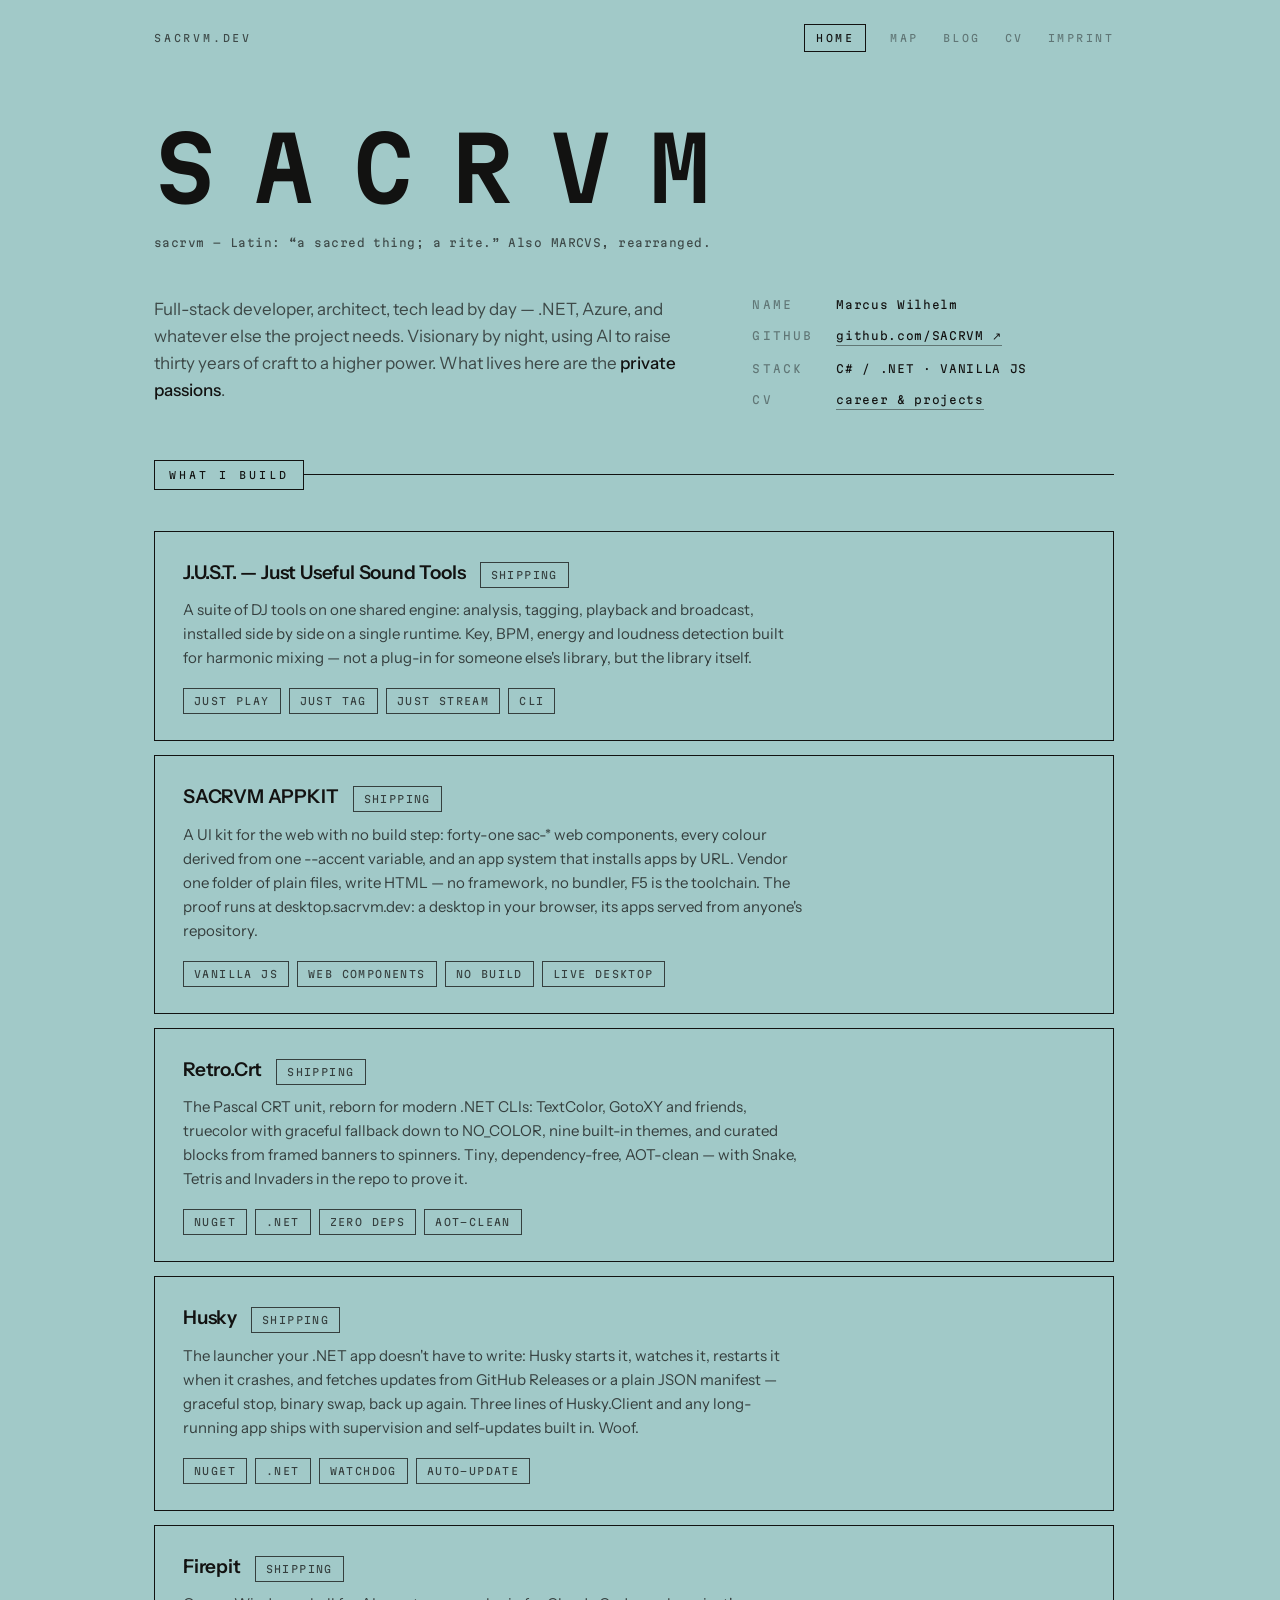
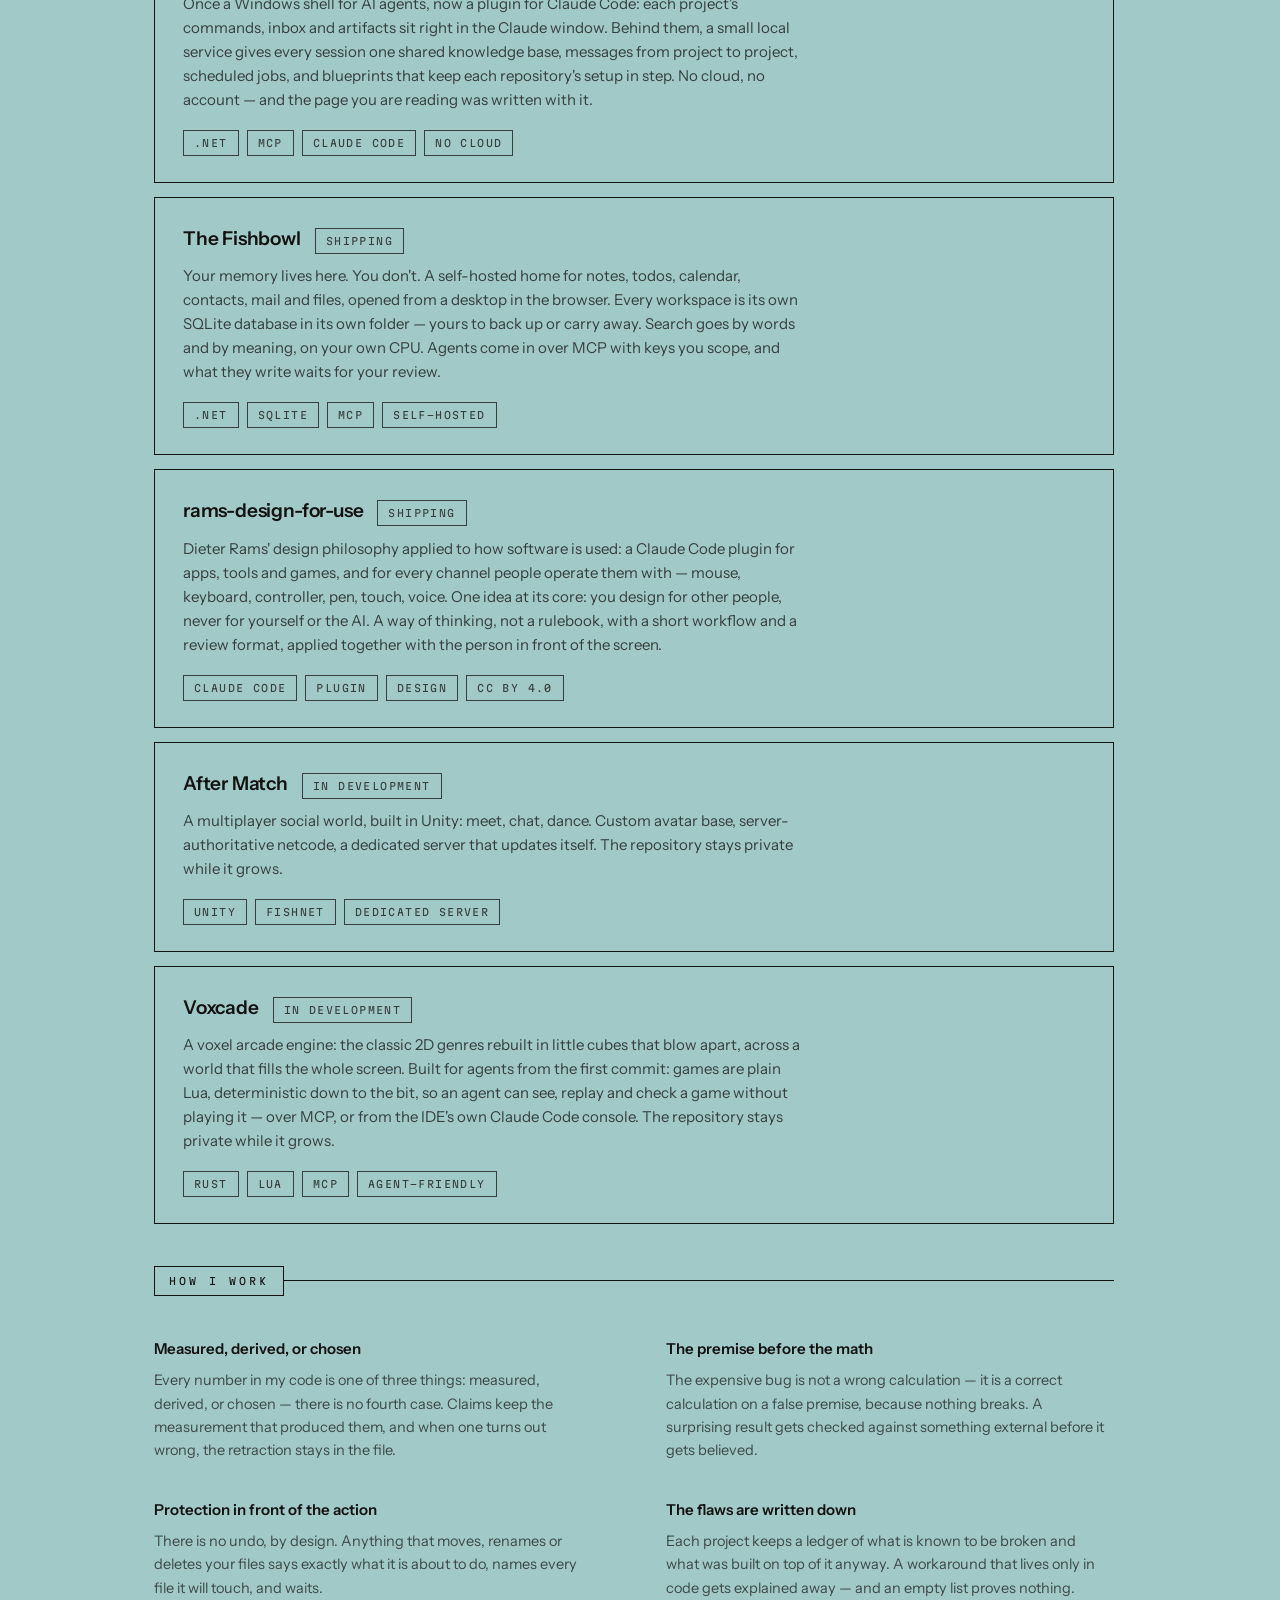
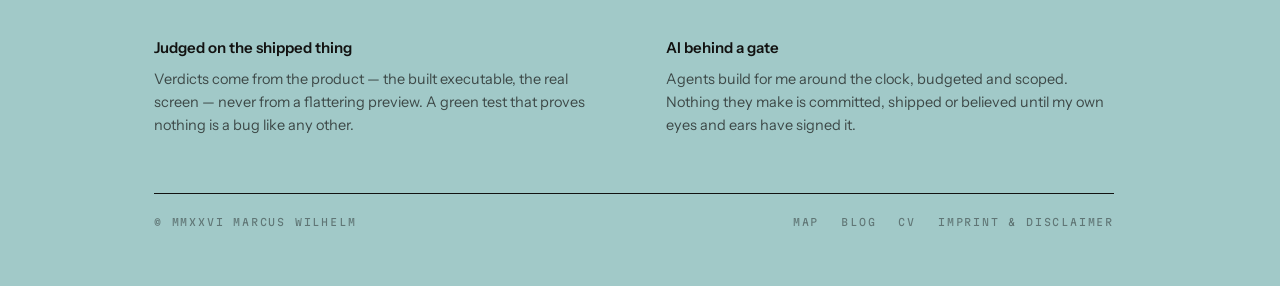
==== index.html @ b0299907 "Home, map, llms.txt: rams-design-for-use The new public Claude Code plugin: a shipping card after Th" ====
<!doctype html>
<html lang="en">
<head>
<meta charset="utf-8">
<meta name="viewport" content="width=device-width, initial-scale=1">
<title>SACRVM — Marcus Wilhelm</title>
<meta name="description" content="Marcus Wilhelm — full-stack developer for thirty years. Tools, games, bots; measured, not guessed.">
<link rel="canonical" href="https://sacrvm.dev/">
<meta property="og:site_name" content="SACRVM">
<meta property="og:title" content="SACRVM — Marcus Wilhelm">
<meta property="og:description" content="Software by Marcus Wilhelm. Measured, not guessed.">
<meta property="og:type" content="website">
<meta property="og:url" content="https://sacrvm.dev/">
<meta property="og:image" content="https://sacrvm.dev/assets/og.png">
<meta property="og:image:width" content="1200">
<meta property="og:image:height" content="630">
<meta name="twitter:card" content="summary_large_image">
<link rel="alternate" type="application/atom+xml" title="SACRVM — Blog" href="/blog/feed.xml">
<script type="application/ld+json">
{
  "@context": "https://schema.org",
  "@graph": [
    {
      "@type": "WebSite",
      "@id": "https://sacrvm.dev/#website",
      "url": "https://sacrvm.dev/",
      "name": "SACRVM",
      "author": { "@id": "https://sacrvm.dev/#person" }
    },
    {
      "@type": "Person",
      "@id": "https://sacrvm.dev/#person",
      "name": "Marcus Wilhelm",
      "alternateName": "SACRVM",
      "url": "https://sacrvm.dev/",
      "jobTitle": "Technical Lead Developer",
      "knowsAbout": ["C#", ".NET", "JavaScript", "Software Architecture", "Azure", "Avalonia", "Unity", "ASP.NET Core", "Model Context Protocol"],
      "sameAs": ["https://github.com/SACRVM"]
    },
    {
      "@type": "ItemList",
      "name": "Projects",
      "itemListElement": [
        {
          "@type": "ListItem",
          "position": 1,
          "item": {
            "@type": "SoftwareApplication",
            "name": "J.U.S.T. — Just Useful Sound Tools",
            "url": "https://just.sacrvm.dev/",
            "description": "A suite of DJ tools on one shared engine: analysis, tagging, playback and broadcast. Key, BPM, energy and loudness detection built for harmonic mixing.",
            "applicationCategory": "MultimediaApplication",
            "operatingSystem": "Windows",
            "author": { "@id": "https://sacrvm.dev/#person" }
          }
        },
        {
          "@type": "ListItem",
          "position": 2,
          "item": {
            "@type": "SoftwareSourceCode",
            "name": "SACRVM APPKIT",
            "url": "https://github.com/SACRVM/sacrvm-appkit",
            "codeRepository": "https://github.com/SACRVM/sacrvm-appkit",
            "description": "A zero-dependency HTML UI kit: forty-one sac-* web components, one-variable theming, install-by-URL apps. No build step; live desktop at desktop.sacrvm.dev.",
            "programmingLanguage": "JavaScript",
            "author": { "@id": "https://sacrvm.dev/#person" }
          }
        },
        {
          "@type": "ListItem",
          "position": 3,
          "item": {
            "@type": "SoftwareSourceCode",
            "name": "Retro.Crt",
            "url": "https://github.com/SACRVM/retro-crt",
            "codeRepository": "https://github.com/SACRVM/retro-crt",
            "description": "The Pascal CRT unit reborn for modern .NET CLIs: truecolor with graceful fallback, nine themes, curated output blocks. Zero dependencies, AOT-clean. On NuGet as Retro.Crt.",
            "programmingLanguage": "C#",
            "author": { "@id": "https://sacrvm.dev/#person" }
          }
        },
        {
          "@type": "ListItem",
          "position": 4,
          "item": {
            "@type": "SoftwareSourceCode",
            "name": "Husky",
            "url": "https://github.com/SACRVM/husky",
            "codeRepository": "https://github.com/SACRVM/husky",
            "description": "A configuration-driven launcher for .NET apps: starts them, supervises them, installs their updates from GitHub Releases or an HTTPS manifest. Client library on NuGet as Husky.Client.",
            "programmingLanguage": "C#",
            "author": { "@id": "https://sacrvm.dev/#person" }
          }
        },
        {
          "@type": "ListItem",
          "position": 5,
          "item": {
            "@type": "SoftwareSourceCode",
            "name": "Firepit",
            "url": "https://github.com/SACRVM/firepit-ai",
            "codeRepository": "https://github.com/SACRVM/firepit-ai",
            "description": "A plugin for Claude Code, for people who keep many projects on one machine: each project's commands, inbox and artifacts in the Claude window, backed by a local service with a shared knowledge base, cross-project messages, scheduled jobs and blueprints. Until v0.30.0 a native Windows shell.",
            "programmingLanguage": "C#",
            "author": { "@id": "https://sacrvm.dev/#person" }
          }
        },
        {
          "@type": "ListItem",
          "position": 6,
          "item": {
            "@type": "SoftwareApplication",
            "name": "The Fishbowl",
            "url": "https://github.com/SACRVM/the-fishbowl",
            "description": "Self-hosted personal memory and assistant: notes, todos, calendar, contacts, mail and files on a desktop in the browser. Every workspace, personal or shared, is its own SQLite database in its own folder. Search by words and by meaning with a local multilingual model; agents connect over MCP with scoped keys, and what they write waits for review.",
            "applicationCategory": "ProductivityApplication",
            "operatingSystem": "Windows, Linux, macOS",
            "license": "https://www.gnu.org/licenses/agpl-3.0.html",
            "author": { "@id": "https://sacrvm.dev/#person" }
          }
        },
        {
          "@type": "ListItem",
          "position": 7,
          "item": {
            "@type": "SoftwareSourceCode",
            "name": "rams-design-for-use",
            "url": "https://github.com/SACRVM/rams-design-for-use",
            "codeRepository": "https://github.com/SACRVM/rams-design-for-use",
            "description": "Dieter Rams' design philosophy applied to how software is used: a Claude Code plugin. You design for other people, never for yourself or the AI.",
            "license": "https://creativecommons.org/licenses/by/4.0/",
            "author": { "@id": "https://sacrvm.dev/#person" }
          }
        },
        {
          "@type": "ListItem",
          "position": 8,
          "item": {
            "@type": "VideoGame",
            "name": "After Match",
            "description": "A multiplayer social world built in Unity: custom avatar base, server-authoritative netcode, self-updating dedicated server. In development; repository currently private.",
            "author": { "@id": "https://sacrvm.dev/#person" }
          }
        },
        {
          "@type": "ListItem",
          "position": 9,
          "item": {
            "@type": "SoftwareApplication",
            "name": "Voxcade",
            "description": "A voxel arcade engine in Rust: classic 2D genres rebuilt in destructible voxels across a full-screen world. Built for AI agents: games are Lua in a deterministic sandbox, so an agent can see, replay and check a game without playing it, through an MCP server or the IDE's built-in Claude Code console. In development; repository currently private.",
            "applicationCategory": "GameApplication",
            "operatingSystem": "Linux, Windows, macOS",
            "author": { "@id": "https://sacrvm.dev/#person" }
          }
        }
      ]
    }
  ]
}
</script>
<link rel="icon" href="favicon.svg" type="image/svg+xml">
<link rel="icon" href="favicon.ico" sizes="32x32">
<link rel="apple-touch-icon" href="apple-touch-icon.png">
<link rel="stylesheet" href="assets/site.css">
<script src="assets/site.js" defer></script>
<style>
/* ============================================================================
   The front page. Shared base lives in assets/site.css; this block is only
   what no other page needs: the wordmark and its anagram machinery, the
   intro, the project cards, the principles.
   ========================================================================== */

/* -- Wordmark --------------------------------------------------------------- */

.hero{padding:48px 0 0}

.wm{
  display:flex;gap:.42em;
  font-family:var(--mono);font-weight:600;
  font-size:clamp(34px,8.5vw,88px);
  line-height:1;
  user-select:none;
}
.wm span{
  display:inline-block;width:1ch;text-align:center;
  transition:opacity .11s ease;
}
.wm span.dip{opacity:.15}

/* The dictionary line: what the name means, and what it hides. */
.define{
  margin-top:22px;
  font-family:var(--mono);font-size:11px;letter-spacing:.04em;
  color:var(--ink-70);
}

/* -- Intro ------------------------------------------------------------------- */

.intro{
  display:grid;grid-template-columns:1.5fr 1fr;gap:24px 56px;
  padding:44px 0 64px;
}

.lede{font-size:17px;color:var(--ink-70);max-width:52ch}
.lede strong{color:var(--ink);font-weight:500}

.meta{
  font-family:var(--mono);font-size:11px;letter-spacing:.06em;
  display:flex;flex-direction:column;gap:14px;
}
.meta-row{display:flex;gap:12px;align-items:baseline}
.meta-key{color:var(--ink-45);letter-spacing:.2em;flex:none;width:9ch}
.meta a{text-decoration:none;border-bottom:1px solid var(--ink-45)}
.meta a:hover{border-bottom-color:var(--ink)}

/* -- Projects --------------------------------------------------------------- */

.project{
  display:block;text-decoration:none;
  border:1px solid var(--line);
  padding:26px 28px;
  transition:background .15s ease,color .15s ease;
}
.project:hover{background:var(--ink);color:var(--paper)}
.project+.project{margin-top:14px}

.project-head{display:flex;align-items:baseline;gap:14px;flex-wrap:wrap;margin-bottom:10px}
.project-name{font-size:19px;font-weight:600;letter-spacing:-.01em}

.project p{opacity:.75;font-size:15px;max-width:62ch}

.apps{margin-top:18px;display:flex;flex-wrap:wrap;gap:8px}

/* A private project is a button, not a link: clicking opens the dialog. */
.project-private{
  width:100%;text-align:left;font:inherit;line-height:inherit;
  background:none;color:inherit;cursor:pointer;
}

/* -- The dialog: one thin box, mid-page ------------------------------------- */

dialog{
  margin:auto;   /* the global reset removed the UA centering — restore it */
  border:1px solid var(--line);background:var(--paper);color:var(--ink);
  padding:30px 34px;max-width:400px;
}
dialog::backdrop{background:rgba(18,18,17,.45)}
dialog p{font-size:15px;color:var(--ink-70)}
dialog form{margin-top:22px}

.dialog-close{
  font-family:var(--mono);font-size:10px;letter-spacing:.2em;
  border:1px solid var(--ink);background:none;color:var(--ink);
  padding:8px 16px;cursor:pointer;
  transition:background .15s ease,color .15s ease;
}
.dialog-close:hover{background:var(--ink);color:var(--paper)}

/* -- Principles: two open columns, no boxes ---------------------------------- */

.principles{display:grid;grid-template-columns:1fr 1fr;gap:36px 64px}

.principle h3{font-size:15px;font-weight:600;margin-bottom:8px}
.principle p{color:var(--ink-70);font-size:14.5px;max-width:44ch}

/* -- Small screens ----------------------------------------------------------- */

@media (max-width:720px){
  .hero{padding-top:32px}
  .intro{grid-template-columns:1fr;padding-bottom:48px}
  .principles{grid-template-columns:1fr}
}
</style>
</head>
<body>

<div class="page">

  <site-nav page="home"><a href="./">SACRVM.DEV</a></site-nav>

  <header class="hero">
    <h1 class="wm" aria-label="SACRVM — an anagram of MARCVS"><!--
      --><span aria-hidden="true">S</span><!--
      --><span aria-hidden="true">A</span><!--
      --><span aria-hidden="true">C</span><!--
      --><span aria-hidden="true">R</span><!--
      --><span aria-hidden="true">V</span><!--
      --><span aria-hidden="true">M</span><!--
    --></h1>
    <p class="define">sacrvm — Latin: &ldquo;a sacred thing; a rite.&rdquo; Also MARCVS, rearranged.</p>
  </header>

  <div class="intro">
    <div>
      <p class="lede">
        Full-stack developer, architect, tech lead by day — .NET, Azure, and
        whatever else the project needs. Visionary by night, using AI to raise
        thirty years of craft to a higher power. What lives here are the
        <strong>private passions</strong>.
      </p>
    </div>
    <div class="meta">
      <div class="meta-row">
        <span class="meta-key">NAME</span>
        <span>Marcus Wilhelm</span>
      </div>
      <div class="meta-row">
        <span class="meta-key">GITHUB</span>
        <a href="https://github.com/SACRVM">github.com/SACRVM ↗</a>
      </div>
      <div class="meta-row">
        <span class="meta-key">STACK</span>
        <span>C# / .NET &middot; VANILLA JS</span>
      </div>
      <div class="meta-row">
        <span class="meta-key">CV</span>
        <a href="cv.html">career &amp; projects</a>
      </div>
    </div>
  </div>

  <section>
    <h2 class="tab">WHAT I BUILD</h2>

    <a class="project" href="https://just.sacrvm.dev/">
      <div class="project-head">
        <span class="project-name">J.U.S.T. — Just Useful Sound Tools</span>
        <span class="chip">SHIPPING</span>
      </div>
      <p>
        A suite of DJ tools on one shared engine: analysis, tagging, playback
        and broadcast, installed side by side on a single runtime. Key, BPM,
        energy and loudness detection built for harmonic mixing — not a
        plug-in for someone else's library, but the library itself.
      </p>
      <div class="apps">
        <span class="chip">JUST PLAY</span><span class="chip">JUST TAG</span><span class="chip">JUST STREAM</span><span class="chip">CLI</span>
      </div>
    </a>

    <a class="project" href="https://github.com/SACRVM/sacrvm-appkit">
      <div class="project-head">
        <span class="project-name">SACRVM APPKIT</span>
        <span class="chip">SHIPPING</span>
      </div>
      <p>
        A UI kit for the web with no build step: forty-one sac-* web
        components, every colour derived from one --accent variable, and an
        app system that installs apps by URL. Vendor one folder of plain
        files, write HTML &mdash; no framework, no bundler, F5 is the
        toolchain. The proof runs at desktop.sacrvm.dev: a desktop in your
        browser, its apps served from anyone's repository.
      </p>
      <div class="apps">
        <span class="chip">VANILLA JS</span><span class="chip">WEB COMPONENTS</span><span class="chip">NO BUILD</span><span class="chip">LIVE DESKTOP</span>
      </div>
    </a>

    <a class="project" href="https://github.com/SACRVM/retro-crt">
      <div class="project-head">
        <span class="project-name">Retro.Crt</span>
        <span class="chip">SHIPPING</span>
      </div>
      <p>
        The Pascal CRT unit, reborn for modern .NET CLIs: TextColor, GotoXY
        and friends, truecolor with graceful fallback down to NO_COLOR, nine
        built-in themes, and curated blocks from framed banners to spinners.
        Tiny, dependency-free, AOT-clean &mdash; with Snake, Tetris and
        Invaders in the repo to prove it.
      </p>
      <div class="apps">
        <span class="chip">NUGET</span><span class="chip">.NET</span><span class="chip">ZERO DEPS</span><span class="chip">AOT-CLEAN</span>
      </div>
    </a>

    <a class="project" href="https://github.com/SACRVM/husky">
      <div class="project-head">
        <span class="project-name">Husky</span>
        <span class="chip">SHIPPING</span>
      </div>
      <p>
        The launcher your .NET app doesn't have to write: Husky starts it,
        watches it, restarts it when it crashes, and fetches updates from
        GitHub Releases or a plain JSON manifest &mdash; graceful stop, binary
        swap, back up again. Three lines of Husky.Client and any long-running
        app ships with supervision and self-updates built in. Woof.
      </p>
      <div class="apps">
        <span class="chip">NUGET</span><span class="chip">.NET</span><span class="chip">WATCHDOG</span><span class="chip">AUTO-UPDATE</span>
      </div>
    </a>

    <a class="project" href="https://github.com/SACRVM/firepit-ai">
      <div class="project-head">
        <span class="project-name">Firepit</span>
        <span class="chip">SHIPPING</span>
      </div>
      <p>
        Once a Windows shell for AI agents, now a plugin for Claude Code:
        each project's commands, inbox and artifacts sit right in the Claude
        window. Behind them, a small local service gives every session one
        shared knowledge base, messages from project to project, scheduled
        jobs, and blueprints that keep each repository's setup in step. No
        cloud, no account &mdash; and the page you are reading was written
        with it.
      </p>
      <div class="apps">
        <span class="chip">.NET</span><span class="chip">MCP</span><span class="chip">CLAUDE CODE</span><span class="chip">NO CLOUD</span>
      </div>
    </a>

    <a class="project" href="https://github.com/SACRVM/the-fishbowl">
      <div class="project-head">
        <span class="project-name">The Fishbowl</span>
        <span class="chip">SHIPPING</span>
      </div>
      <p>
        Your memory lives here. You don't. A self-hosted home for notes,
        todos, calendar, contacts, mail and files, opened from a desktop in
        the browser. Every workspace is its own SQLite database in its own
        folder &mdash; yours to back up or carry away. Search goes by words
        and by meaning, on your own CPU. Agents come in over MCP with keys
        you scope, and what they write waits for your review.
      </p>
      <div class="apps">
        <span class="chip">.NET</span><span class="chip">SQLITE</span><span class="chip">MCP</span><span class="chip">SELF-HOSTED</span>
      </div>
    </a>

    <a class="project" href="https://github.com/SACRVM/rams-design-for-use">
      <div class="project-head">
        <span class="project-name">rams-design-for-use</span>
        <span class="chip">SHIPPING</span>
      </div>
      <p>
        Dieter Rams' design philosophy applied to how software is used: a
        Claude Code plugin for apps, tools and games, and for every channel
        people operate them with &mdash; mouse, keyboard, controller, pen,
        touch, voice. One idea at its core: you design for other people,
        never for yourself or the AI. A way of thinking, not a rulebook, with
        a short workflow and a review format, applied together with the
        person in front of the screen.
      </p>
      <div class="apps">
        <span class="chip">CLAUDE CODE</span><span class="chip">PLUGIN</span><span class="chip">DESIGN</span><span class="chip">CC BY 4.0</span>
      </div>
    </a>

    <button class="project project-private" id="aftermatch-card" type="button">
      <div class="project-head">
        <span class="project-name">After Match</span>
        <span class="chip">IN DEVELOPMENT</span>
      </div>
      <p>
        A multiplayer social world, built in Unity: meet, chat, dance. Custom
        avatar base, server-authoritative netcode, a dedicated server that
        updates itself. The repository stays private while it grows.
      </p>
      <div class="apps">
        <span class="chip">UNITY</span><span class="chip">FISHNET</span><span class="chip">DEDICATED SERVER</span>
      </div>
    </button>

    <button class="project project-private" id="voxcade-card" type="button">
      <div class="project-head">
        <span class="project-name">Voxcade</span>
        <span class="chip">IN DEVELOPMENT</span>
      </div>
      <p>
        A voxel arcade engine: the classic 2D genres rebuilt in little cubes
        that blow apart, across a world that fills the whole screen. Built
        for agents from the first commit: games are plain Lua, deterministic
        down to the bit, so an agent can see, replay and check a game
        without playing it &mdash; over MCP, or from the IDE's own Claude
        Code console. The repository stays private while it grows.
      </p>
      <div class="apps">
        <span class="chip">RUST</span><span class="chip">LUA</span><span class="chip">MCP</span><span class="chip">AGENT-FRIENDLY</span>
      </div>
    </button>

    <!-- One card per project. Cards link out only to repositories a visitor
         can open today; private work gets a card that says so when clicked.
         The SHIPPING chip is for things you can download right now. -->

  </section>

  <dialog id="private-dialog">
    <p>Private repository &mdash; more public information coming soon.</p>
    <form method="dialog"><button class="dialog-close">CLOSE</button></form>
  </dialog>

  <section>
    <h2 class="tab">HOW I WORK</h2>

    <div class="principles">

      <div class="principle">
        <h3>Measured, derived, or chosen</h3>
        <p>
          Every number in my code is one of three things: measured, derived,
          or chosen — there is no fourth case. Claims keep the measurement
          that produced them, and when one turns out wrong, the retraction
          stays in the file.
        </p>
      </div>

      <div class="principle">
        <h3>The premise before the math</h3>
        <p>
          The expensive bug is not a wrong calculation — it is a correct
          calculation on a false premise, because nothing breaks. A surprising
          result gets checked against something external before it gets
          believed.
        </p>
      </div>

      <div class="principle">
        <h3>Protection in front of the action</h3>
        <p>
          There is no undo, by design. Anything that moves, renames or deletes
          your files says exactly what it is about to do, names every file it
          will touch, and waits.
        </p>
      </div>

      <div class="principle">
        <h3>The flaws are written down</h3>
        <p>
          Each project keeps a ledger of what is known to be broken and what
          was built on top of it anyway. A workaround that lives only in code
          gets explained away — and an empty list proves nothing.
        </p>
      </div>

      <div class="principle">
        <h3>Judged on the shipped thing</h3>
        <p>
          Verdicts come from the product — the built executable, the real
          screen — never from a flattering preview. A green test that proves
          nothing is a bug like any other.
        </p>
      </div>

      <div class="principle">
        <h3>AI behind a gate</h3>
        <p>
          Agents build for me around the clock, budgeted and scoped. Nothing
          they make is committed, shipped or believed until my own eyes and
          ears have signed it.
        </p>
      </div>

    </div>
  </section>

  <site-footer page="home"><a href="imprint.html">Imprint &amp; Disclaimer</a></site-footer>

</div>

<script>
/* The anagram. SACRVM rattles, settles letter by letter into MARCVS, holds,
   the Roman V becomes U, holds — then shuffles back to the name and rests.
   Fixed 1ch cells, so nothing moves but the glyphs. */
(function(){
  'use strict';

  /* The private-project cards open the dialog; backdrop click closes it.
     Wired before the reduced-motion gate: the dialog is not motion. */
  var cards = document.querySelectorAll('.project-private');
  var dlg = document.getElementById('private-dialog');
  if (cards.length && dlg && dlg.showModal){
    Array.prototype.forEach.call(cards, function(card){
      card.addEventListener('click', function(){ dlg.showModal(); });
    });
    dlg.addEventListener('click', function(e){ if (e.target === dlg) dlg.close(); });
  }

  if (matchMedia('(prefers-reduced-motion: reduce)').matches) return;

  var cells = Array.prototype.slice.call(document.querySelectorAll('.wm span'));
  var GLYPHS = 'SACRVMUWXKTZEN';
  var TICK = 62;                 /* ms per rattle frame */

  function rnd(n){ return Math.random()*n|0; }
  function glyph(){ return GLYPHS[rnd(GLYPHS.length)]; }
  function sleep(ms){ return new Promise(function(r){ setTimeout(r, ms); }); }

  /* Browsers throttle timers in hidden tabs; don't rattle into the void. */
  function waitVisible(){
    return new Promise(function(r){
      if (!document.hidden) return r();
      document.addEventListener('visibilitychange', function h(){
        if (!document.hidden){ document.removeEventListener('visibilitychange', h); r(); }
      });
    });
  }

  /* Rattle every cell, then lock them one by one onto `word`.
     opts: lockStart (ms before the first lock), lockStep (ms between locks),
     jitter (random extra per cell), shuffle (lock in random order instead of
     left to right). */
  function scrambleTo(word, opts){
    var order = cells.map(function(_, i){ return i; });
    if (opts.shuffle){
      for (var i = order.length-1; i > 0; i--){
        var j = rnd(i+1), t = order[i]; order[i] = order[j]; order[j] = t;
      }
    }
    var lockAt = [];
    order.forEach(function(idx, rank){
      lockAt[idx] = opts.lockStart + rank*opts.lockStep + Math.random()*opts.jitter;
    });
    return new Promise(function(res){
      var t0 = performance.now();
      var iv = setInterval(function(){
        var t = performance.now() - t0, done = true;
        cells.forEach(function(c, i){
          if (t >= lockAt[i]){ c.textContent = word[i]; }
          else { c.textContent = glyph(); done = false; }
        });
        if (done){ clearInterval(iv); res(); }
      }, TICK);
    });
  }

  /* The quiet one: V dims for a blink and comes back as U. */
  function romanToU(){
    var v = cells[4];
    v.classList.add('dip');
    return sleep(110).then(function(){
      v.textContent = 'U';
      v.classList.remove('dip');
      return sleep(140);
    });
  }

  function run(){
    return sleep(2600).then(loop);           /* let the page land */
  }
  function loop(){
    return waitVisible()
      .then(function(){ return scrambleTo('MARCVS', {lockStart:650, lockStep:190, jitter:230, shuffle:false}); })
      .then(function(){ return sleep(1400); })               /* MARCVS holds */
      .then(romanToU)
      .then(function(){ return sleep(2800); })               /* MARCUS holds */
      .then(waitVisible)
      .then(function(){ return scrambleTo('SACRVM', {lockStart:450, lockStep:150, jitter:260, shuffle:true}); })
      .then(function(){ return sleep(9500); })               /* the name rests */
      .then(loop);
  }
  run();
})();
</script>

</body>
</html>
---- assets/site.css ----
/* ============================================================================
   SACRVM — shared base. Every page links this file.

   Two colours, and nothing else: celadon paper, near-black ink. Every grey is
   the ink at reduced opacity, every hover is the two colours swapping places.
   Thin 1px boxes, zero radius anywhere.

   Fonts are served from this host on purpose — no request ever leaves for a
   third-party server, and the legal page says so out loud.
   ========================================================================== */

/* -- Fonts (variable; one file covers all weights) --------------------------- */

@font-face{
  font-family:'Martian Mono';
  font-style:normal;font-weight:100 800;font-display:swap;
  src:url(fonts/martian-mono-latin.woff2) format('woff2');
  unicode-range:U+0000-00FF,U+0131,U+0152-0153,U+02BB-02BC,U+02C6,U+02DA,U+02DC,U+0304,U+0308,U+0329,U+2000-206F,U+20AC,U+2122,U+2191,U+2193,U+2212,U+2215,U+FEFF,U+FFFD;
}
@font-face{
  font-family:'Martian Mono';
  font-style:normal;font-weight:100 800;font-display:swap;
  src:url(fonts/martian-mono-latin-ext.woff2) format('woff2');
  unicode-range:U+0100-02BA,U+02BD-02C5,U+02C7-02CC,U+02CE-02D7,U+02DD-02FF,U+0304,U+0308,U+0329,U+1D00-1DBF,U+1E00-1E9F,U+1EF2-1EFF,U+2020,U+20A0-20AB,U+20AD-20C0,U+2113,U+2C60-2C7F,U+A720-A7FF;
}
@font-face{
  /* Shade + block glyphs for the type portrait on the CV page. Hand-built
     (tools/make-blocks-font.py): Martian Mono itself has none, and the
     advance is matched to its measured 0.7em so the grid stays exact. */
  font-family:'Martian Mono';
  font-style:normal;font-weight:100 800;font-display:swap;
  src:url(fonts/sacrvm-blocks.woff2) format('woff2');
  unicode-range:U+2588,U+2591-2593;
}
@font-face{
  font-family:'Instrument Sans';
  font-style:normal;font-weight:400 700;font-display:swap;
  src:url(fonts/instrument-sans-latin.woff2) format('woff2');
  unicode-range:U+0000-00FF,U+0131,U+0152-0153,U+02BB-02BC,U+02C6,U+02DA,U+02DC,U+0304,U+0308,U+0329,U+2000-206F,U+20AC,U+2122,U+2191,U+2193,U+2212,U+2215,U+FEFF,U+FFFD;
}
@font-face{
  font-family:'Instrument Sans';
  font-style:normal;font-weight:400 700;font-display:swap;
  src:url(fonts/instrument-sans-latin-ext.woff2) format('woff2');
  unicode-range:U+0100-02BA,U+02BD-02C5,U+02C7-02CC,U+02CE-02D7,U+02DD-02FF,U+0304,U+0308,U+0329,U+1D00-1DBF,U+1E00-1E9F,U+1EF2-1EFF,U+2020,U+20A0-20AB,U+20AD-20C0,U+2113,U+2C60-2C7F,U+A720-A7FF;
}

/* -- Tokens ------------------------------------------------------------------ */

:root{
  --paper: #A1C9C8;
  --ink:   #121211;
  --ink-70: rgba(18,18,17,.70);
  --ink-45: rgba(18,18,17,.45);
  --ink-14: rgba(18,18,17,.14);
  --wash:   rgba(18,18,17,.06);
  --line:  var(--ink);
  --maxw:  960px;
  --sans:  'Instrument Sans', system-ui, -apple-system, 'Segoe UI', sans-serif;
  --mono:  'Martian Mono', 'Consolas', ui-monospace, monospace;
}

/* -- Base -------------------------------------------------------------------- */

*{box-sizing:border-box;margin:0;padding:0;border-radius:0}

/* Reserve the scrollbar's lane on every page. Short pages (no scrollbar) and
   long pages (scrollbar) get the same viewport width, so nothing shifts
   sideways when navigating between them. */
html{scrollbar-gutter:stable}

::selection{background:var(--ink);color:var(--paper)}

/* -- Scrollbar: a thin ink bar on paper, square like everything else --------- */

::-webkit-scrollbar{width:12px;height:12px}
::-webkit-scrollbar-track{background:var(--paper)}
::-webkit-scrollbar-thumb{background:var(--ink);border:3px solid var(--paper)}
::-webkit-scrollbar-thumb:hover{border-width:2px}
::-webkit-scrollbar-corner{background:var(--paper)}

/* Firefox (the @supports guard keeps Chromium on the rules above —
   a set scrollbar-color would disable them there). */
@supports (-moz-appearance:none){
  :root{scrollbar-width:thin;scrollbar-color:var(--ink) var(--paper)}
}

body{
  background:var(--paper);
  color:var(--ink);
  font-family:var(--sans);
  font-size:16px;
  line-height:1.6;
  -webkit-font-smoothing:antialiased;
  padding:0 28px;
}

a{color:inherit}

:focus-visible{outline:2px solid var(--ink);outline-offset:3px}

.page{max-width:var(--maxw);margin:0 auto}

/* -- Sections: a hairline, and the label as a tab sitting on it -------------- */

section{position:relative;border-top:1px solid var(--line);padding:56px 0}

.tab{
  position:absolute;top:0;left:0;transform:translateY(-50%);
  background:var(--paper);border:1px solid var(--line);
  padding:6px 14px;
  font-family:var(--mono);font-size:10px;font-weight:400;letter-spacing:.3em;
}

/* -- Chips: thin boxed labels, used wherever a list needs naming ------------- */

.chip{
  font-family:var(--mono);font-size:10px;letter-spacing:.14em;
  border:1px solid currentColor;padding:4px 10px;opacity:.75;
}

/* -- <site-nav>: the top navigation, mono and quiet -------------------------- */

site-nav{display:block;padding:24px 0}
site-nav .bar{display:flex;justify-content:space-between;align-items:center;gap:16px 24px;flex-wrap:wrap}
site-nav a{
  font-family:var(--mono);font-size:10px;letter-spacing:.25em;
  color:var(--ink-45);text-decoration:none;
}
site-nav a:hover{color:var(--ink)}
site-nav .brand{color:var(--ink-70);letter-spacing:.28em}
site-nav .links{display:flex;gap:24px;align-items:center}
site-nav .here{color:var(--ink);border:1px solid var(--ink);padding:5px 11px}

/* -- <site-footer>: hairline, copyright, the legal link ---------------------- */

site-footer{display:block}
site-footer .foot{
  display:flex;justify-content:space-between;gap:16px;flex-wrap:wrap;
  border-top:1px solid var(--line);
  padding:20px 0 56px;
  font-family:var(--mono);font-size:10px;letter-spacing:.18em;
  color:var(--ink-45);
}
site-footer .foot-nav{display:flex;gap:22px}
site-footer a{text-decoration:none;color:var(--ink-45)}
site-footer a:hover{color:var(--ink)}

/* -- Blog: baked static pages — shared here so every entry stays style-free -- */

/* Page-to-page crossfade where the browser supports it; everywhere else it
   is simply a navigation. No JS, no router — the pages stay real. */
@media not (prefers-reduced-motion: reduce){
  @view-transition{navigation:auto}
}

.blog-head{padding:20px 0 52px}
.blog-head .back{
  display:inline-block;margin-bottom:20px;
  font-family:var(--mono);font-size:12px;letter-spacing:.2em;
  color:var(--ink-70);text-decoration:none;
}
.blog-head .back:hover{color:var(--ink)}
.blog-head .date{font-family:var(--mono);font-size:12px;letter-spacing:.08em;color:var(--ink-45)}
.blog-head h1{font-size:26px;font-weight:600;letter-spacing:-.01em}
.blog-head .date+h1{margin-top:10px}
.blog-head p{margin-top:8px;color:var(--ink-70);font-size:15px;max-width:68ch}
.blog-head a{border-bottom:1px solid var(--ink-45);text-decoration:none}
.blog-head a:hover{border-bottom-color:var(--ink)}

.prose{max-width:68ch;padding-bottom:52px}
.prose p{font-size:16px;line-height:1.7;margin-bottom:16px}
.prose h2,.prose h3,.prose h4{font-weight:600;margin:32px 0 10px}
.prose h2{font-size:19px}
.prose h3{font-size:16px}
.prose h4{font-size:15px}
.prose a{border-bottom:1px solid var(--ink-45);text-decoration:none}
.prose a:hover{border-bottom-color:var(--ink)}
.prose ul,.prose ol{margin:0 0 16px 22px;font-size:16px;line-height:1.7}
.prose li{margin-bottom:4px}
.prose blockquote{border-left:1px solid var(--ink-45);padding-left:18px;margin:0 0 16px}
.prose blockquote p{color:var(--ink-70)}
.prose code{font-family:var(--mono);font-size:.82em;background:var(--wash);padding:1px 4px}
.prose pre{background:var(--wash);padding:14px 16px;overflow-x:auto;margin-bottom:16px}
.prose pre code{background:none;padding:0;font-size:12.5px;line-height:1.6}
.prose hr{border:0;border-top:1px solid var(--ink-45);margin:32px 0}

.entry-nav{display:flex;justify-content:space-between;align-items:flex-start;gap:24px;border-top:1px solid var(--ink-14);padding:24px 0 52px}
.entry-nav>*{flex:1}
.entry-nav a{text-decoration:none}
.entry-nav .newer{text-align:right}
.entry-nav .lbl{display:block;font-family:var(--mono);font-size:10px;letter-spacing:.25em;color:var(--ink-45)}
.entry-nav .t{display:block;font-size:14px;font-weight:600;margin-top:6px}
.entry-nav a:hover .lbl{color:var(--ink)}
.entry-nav a:hover .t{text-decoration:underline}
.entry-nav .index{
  flex:0 0 auto;align-self:center;
  font-family:var(--mono);font-size:11px;letter-spacing:.25em;
  color:var(--ink);border:1px solid var(--ink);padding:9px 18px;
}
.entry-nav .index:hover{background:var(--ink);color:var(--paper)}

.entries{padding-top:32px;padding-bottom:52px}
.entry-row{display:block;padding:16px 0;border-bottom:1px solid var(--ink-14);text-decoration:none}
.entry-row .date{font-family:var(--mono);font-size:12px;letter-spacing:.08em;color:var(--ink-45)}
.entry-row .t{display:block;font-size:17px;font-weight:600;margin-top:4px}
.entry-row .sub{display:block;font-size:14px;color:var(--ink-70);margin-top:2px}
.entry-row:hover .t{text-decoration:underline}
.entries .empty{color:var(--ink-70);font-size:15px}

/* -- Small screens ----------------------------------------------------------- */

@media (max-width:720px){
  body{padding:0 18px}
  section{padding:44px 0}
}

@media (prefers-reduced-motion:reduce){
  *{transition:none !important}
}
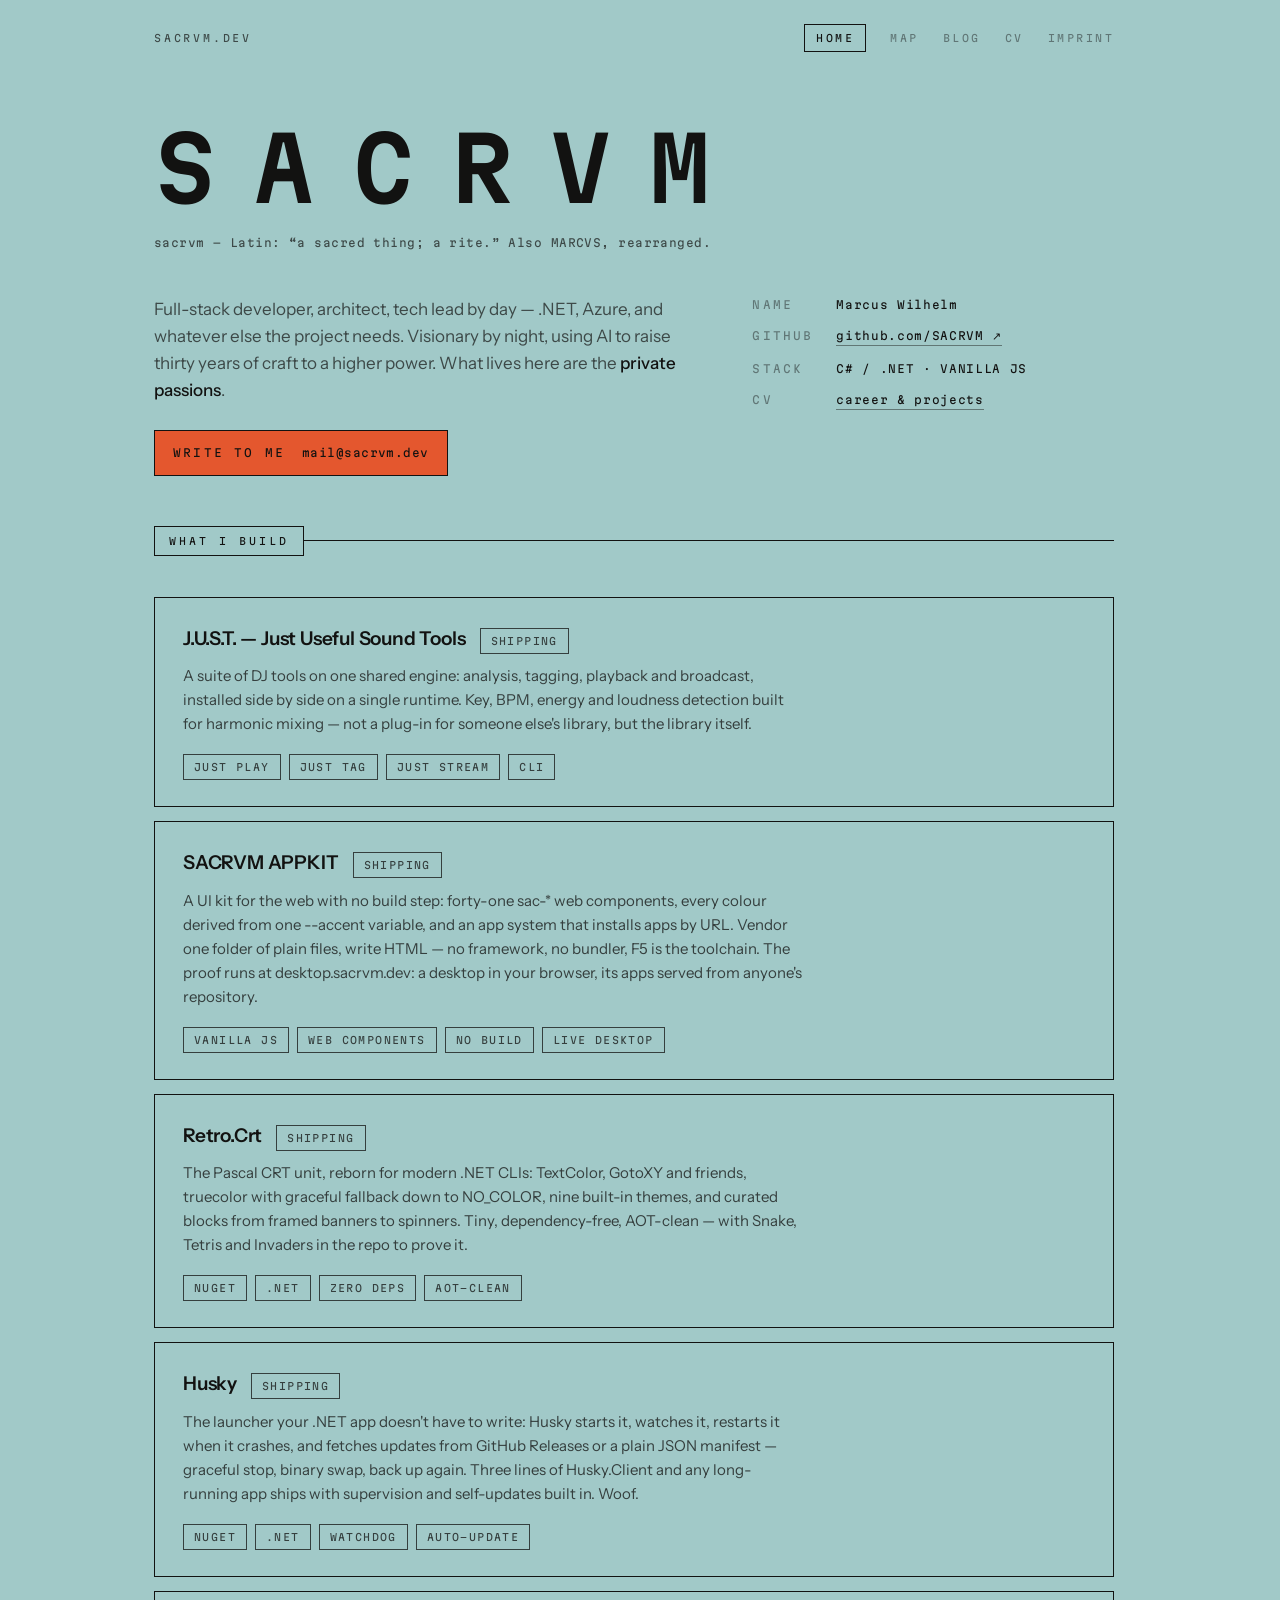
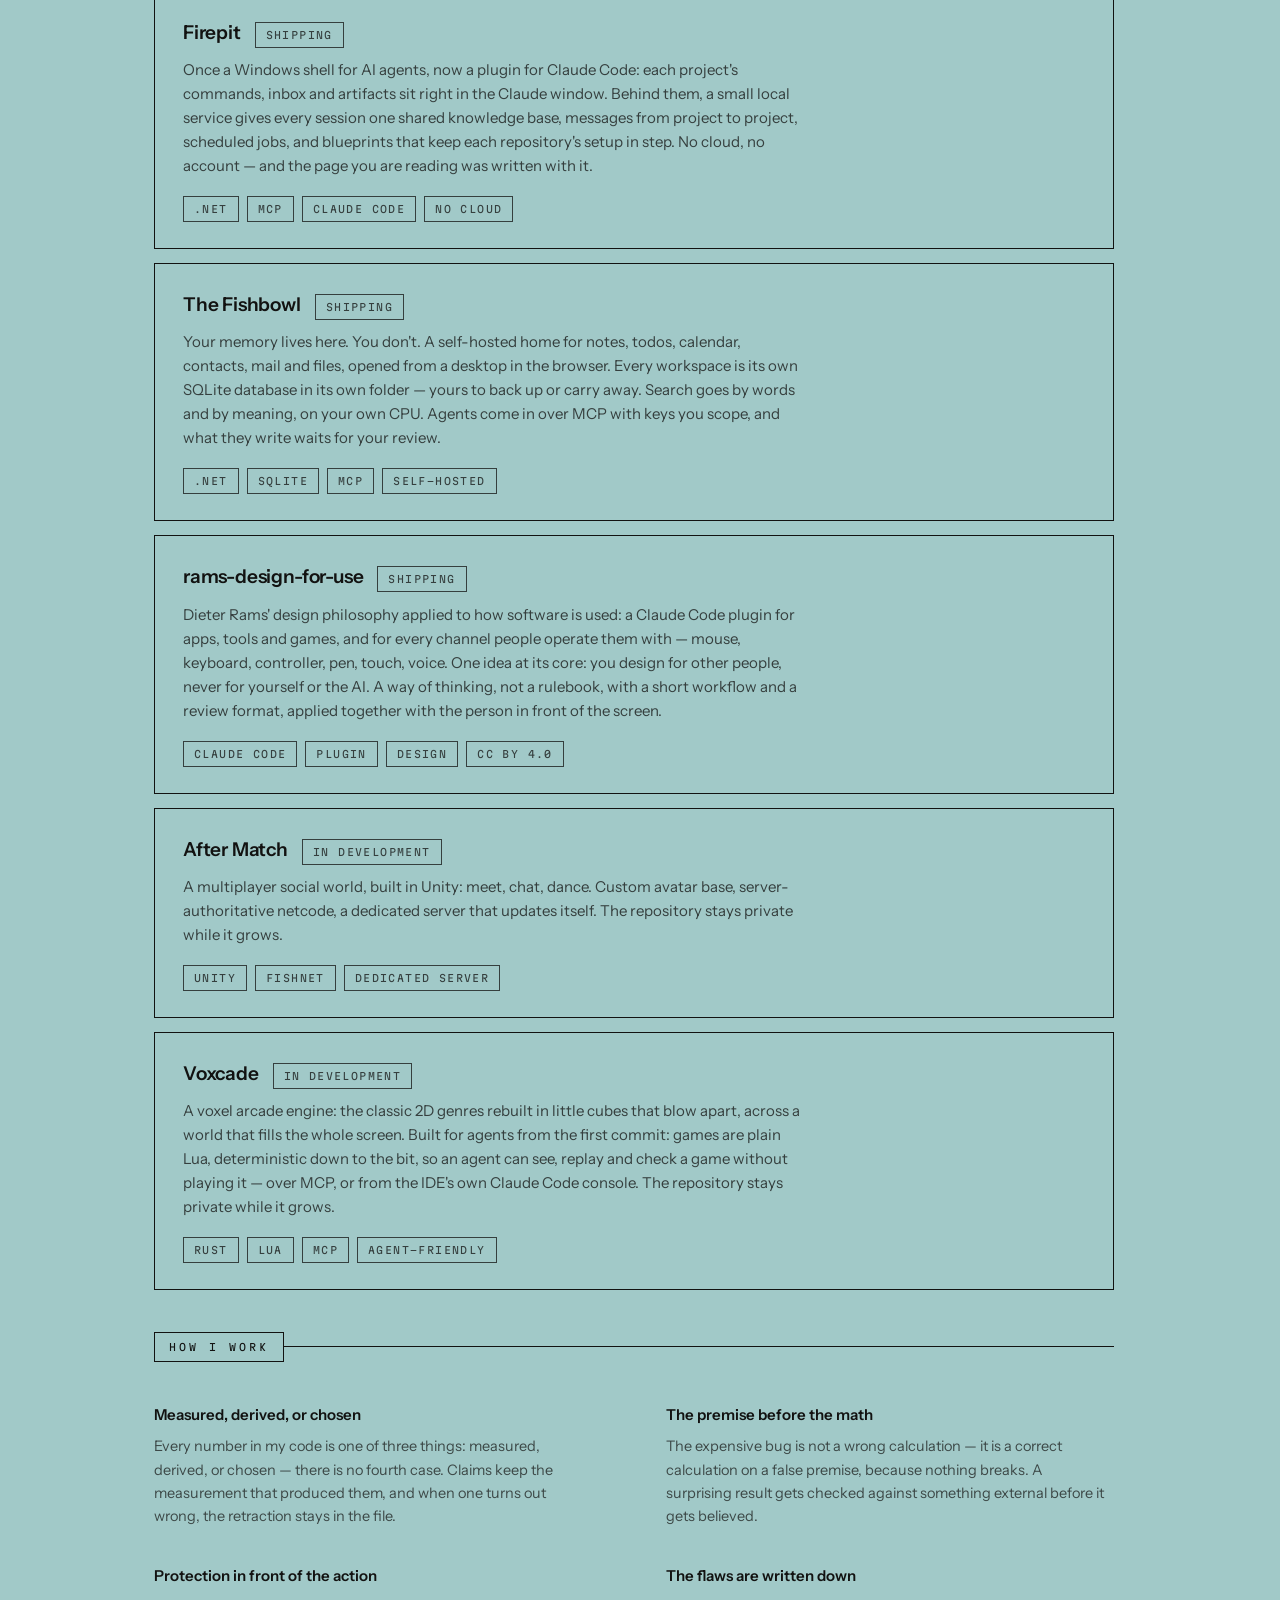
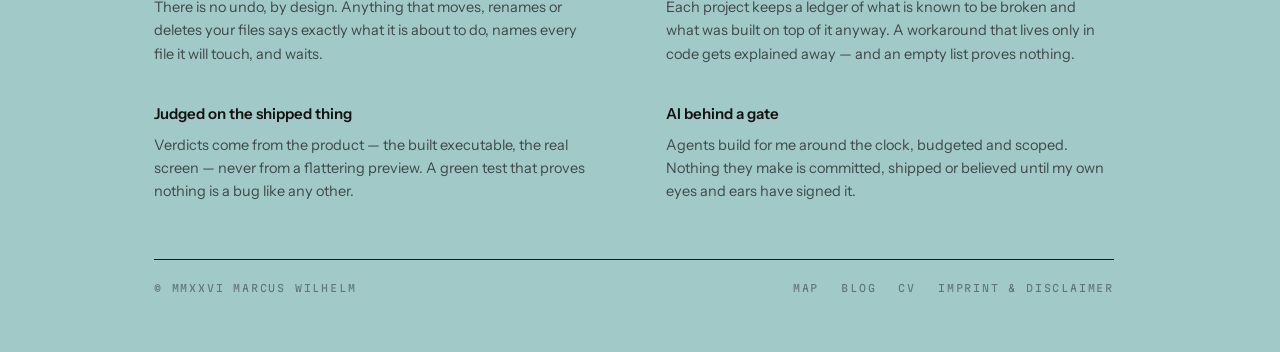
==== commit 11bb8a04: "Signal: one red-orange for focus and for the page's one main action The site had nothing louder than" ====
--- a/index.html
+++ b/index.html
@@ -230,6 +230,7 @@
 .project-name{font-size:19px;font-weight:600;letter-spacing:-.01em}
 
 .project p{opacity:.75;font-size:15px;max-width:62ch}
+.project:focus-visible p,.project:focus-visible .chip{opacity:1}
 
 .apps{margin-top:18px;display:flex;flex-wrap:wrap;gap:8px}
 
@@ -300,6 +301,7 @@
         thirty years of craft to a higher power. What lives here are the
         <strong>private passions</strong>.
       </p>
+    <p class="reach"><a class="cta" href="mailto:mail@sacrvm.dev">WRITE TO ME <span class="addr">mail@sacrvm.dev</span></a></p>
     </div>
     <div class="meta">
       <div class="meta-row">
--- a/assets/site.css
+++ b/assets/site.css
@@ -1,9 +1,12 @@
 /* ============================================================================
    SACRVM — shared base. Every page links this file.
 
-   Two colours, and nothing else: celadon paper, near-black ink. Every grey is
-   the ink at reduced opacity, every hover is the two colours swapping places.
-   Thin 1px boxes, zero radius anywhere.
+   Two colours and one signal: celadon paper, near-black ink, and a red-orange
+   spent only where it tells people something: where the keyboard is, and
+   the one thing a page is for. Like the yellow equals key on Braun's ET 66,
+   it is scarce on purpose. Every grey is the ink at reduced opacity, every
+   hover is the two colours swapping places. Thin 1px boxes, zero radius
+   anywhere.
 
    Fonts are served from this host on purpose — no request ever leaves for a
    third-party server, and the legal page says so out loud.
@@ -54,6 +57,10 @@
   --ink-45: rgba(18,18,17,.45);
   --ink-14: rgba(18,18,17,.14);
   --wash:   rgba(18,18,17,.06);
+  /* Ink on it reads 5.1:1. Against the paper it is only 2.1:1, so it never
+     stands alone: every signal keeps an ink edge, and nothing depends on
+     seeing the colour. */
+  --signal: #E4572E;
   --line:  var(--ink);
   --maxw:  960px;
   --sans:  'Instrument Sans', system-ui, -apple-system, 'Segoe UI', sans-serif;
@@ -97,7 +104,26 @@
 
 a{color:inherit}
 
-:focus-visible{outline:2px solid var(--ink);outline-offset:3px}
+/* Focus is the signal. A keyboard user scanning a page full of thin ink
+   boxes needs the one they are on to be the one with colour; the ink
+   outline stays, so it holds without colour vision too. */
+:focus-visible{
+  outline:2px solid var(--ink);outline-offset:3px;
+  background-color:var(--signal);color:var(--ink);
+}
+
+/* The one main action of a page, at most one per page: the signal again,
+   in a box tall enough for a thumb (44px). */
+.reach{margin-top:26px}
+.cta{
+  display:inline-block;
+  font-family:var(--mono);font-size:11px;letter-spacing:.2em;
+  border:1px solid var(--ink);background:var(--signal);color:var(--ink);
+  padding:13px 18px;text-decoration:none;
+  transition:background .15s ease,color .15s ease;
+}
+.cta .addr{letter-spacing:.04em;margin-left:.6em}
+.cta:hover{background:var(--ink);color:var(--paper)}
 
 .page{max-width:var(--maxw);margin:0 auto}
 
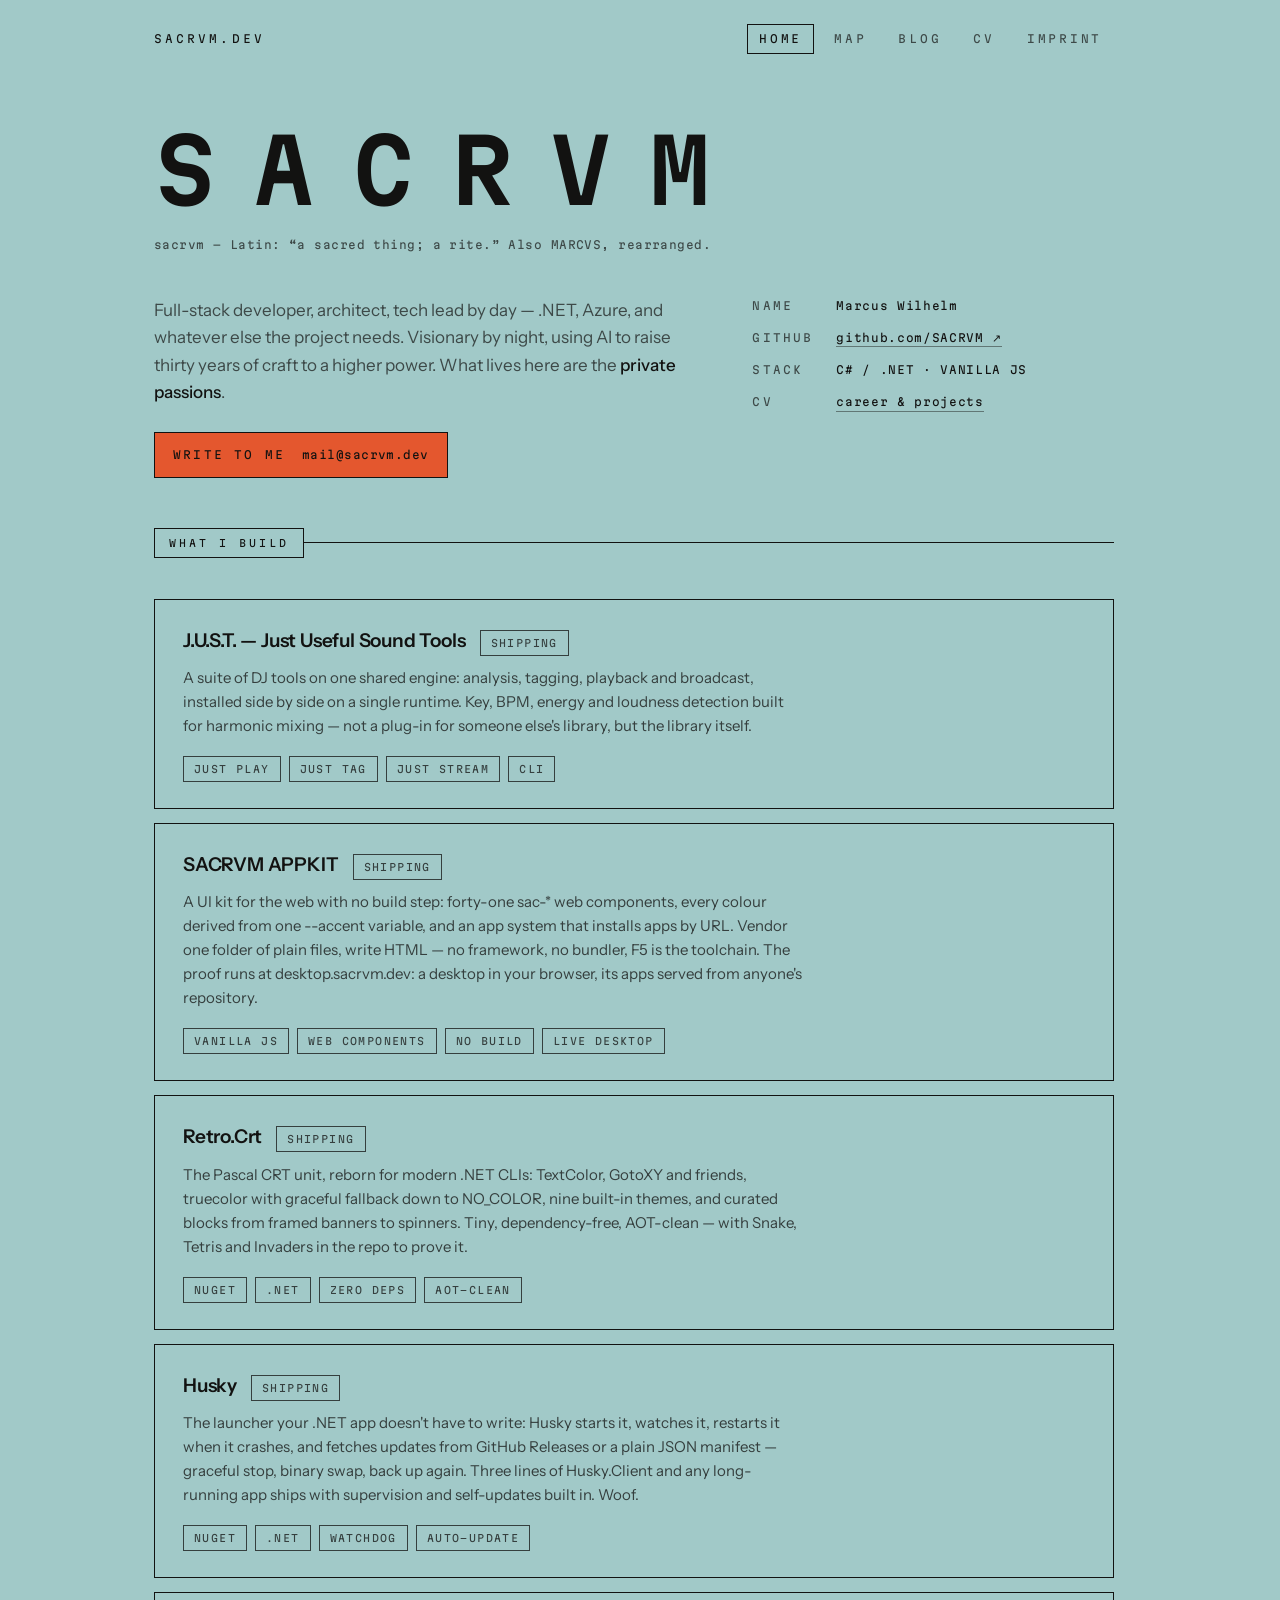
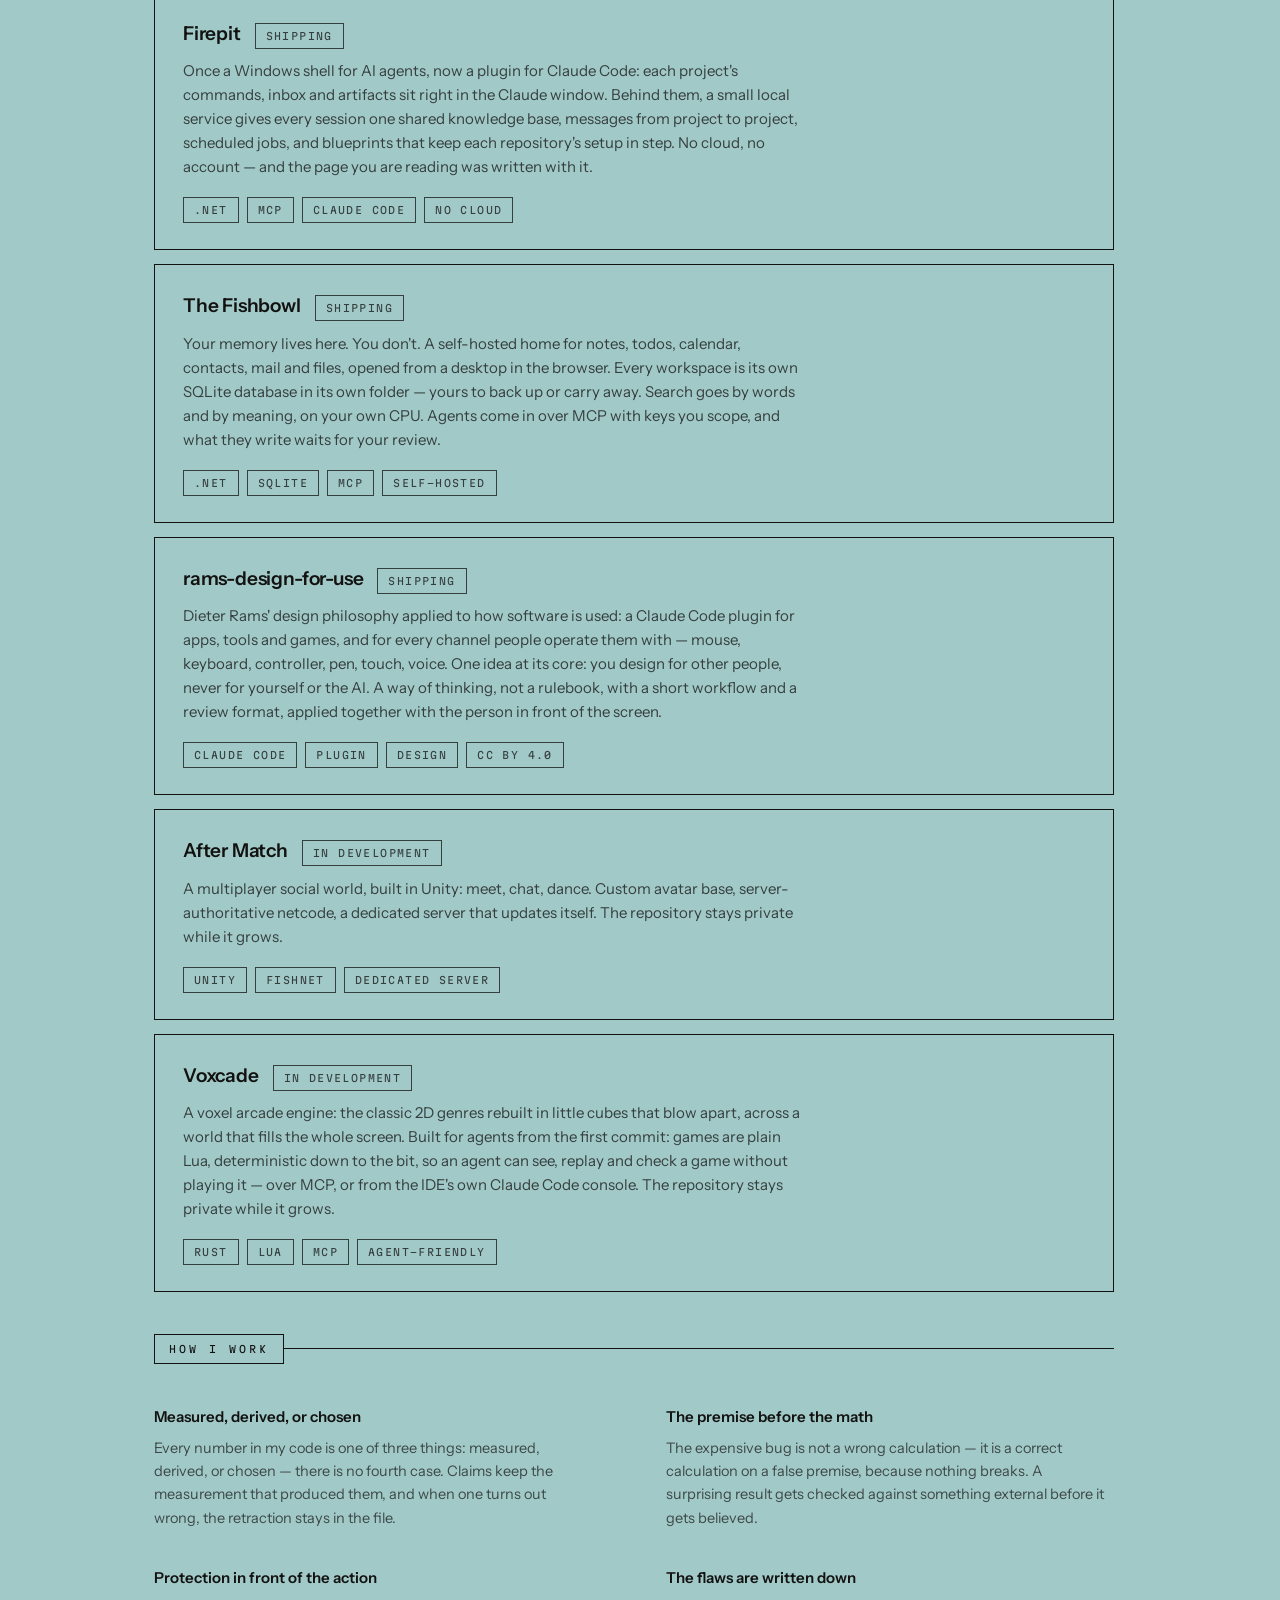
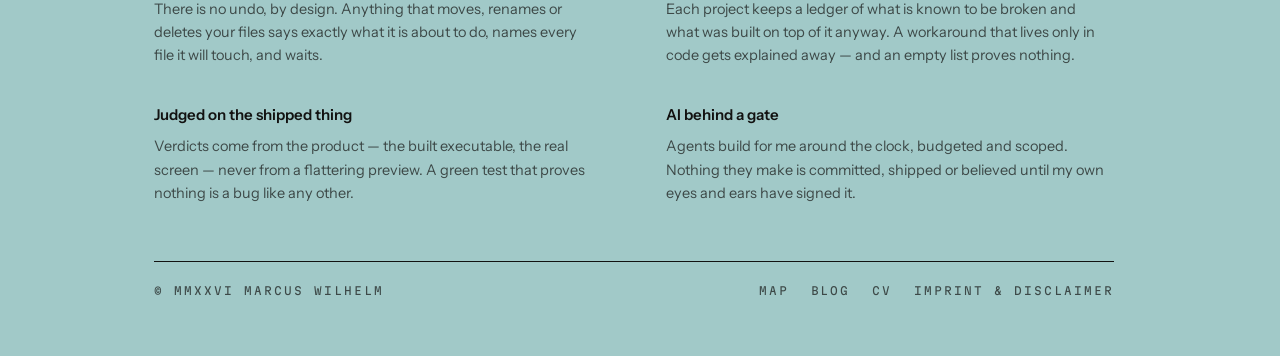
==== commit 11f4680a: "Legibility: text at 70% ink at least, thumb-sized ways off the page Ink at 45% read 2.65:1 on the pa" ====
--- a/index.html
+++ b/index.html
@@ -211,7 +211,7 @@
   display:flex;flex-direction:column;gap:14px;
 }
 .meta-row{display:flex;gap:12px;align-items:baseline}
-.meta-key{color:var(--ink-45);letter-spacing:.2em;flex:none;width:9ch}
+.meta-key{color:var(--ink-70);letter-spacing:.2em;flex:none;width:9ch}
 .meta a{text-decoration:none;border-bottom:1px solid var(--ink-45)}
 .meta a:hover{border-bottom-color:var(--ink)}
 
--- a/assets/site.css
+++ b/assets/site.css
@@ -54,7 +54,7 @@
   --paper: #A1C9C8;
   --ink:   #121211;
   --ink-70: rgba(18,18,17,.70);
-  --ink-45: rgba(18,18,17,.45);
+  --ink-45: rgba(18,18,17,.45);   /* lines only: as text it reads 2.65:1 */
   --ink-14: rgba(18,18,17,.14);
   --wash:   rgba(18,18,17,.06);
   /* Ink on it reads 5.1:1. Against the paper it is only 2.1:1, so it never
@@ -150,13 +150,16 @@
 site-nav{display:block;padding:24px 0}
 site-nav .bar{display:flex;justify-content:space-between;align-items:center;gap:16px 24px;flex-wrap:wrap}
 site-nav a{
-  font-family:var(--mono);font-size:10px;letter-spacing:.25em;
-  color:var(--ink-45);text-decoration:none;
+  font-family:var(--mono);font-size:11px;letter-spacing:.25em;
+  color:var(--ink-70);text-decoration:none;
 }
 site-nav a:hover{color:var(--ink)}
-site-nav .brand{color:var(--ink-70);letter-spacing:.28em}
-site-nav .links{display:flex;gap:24px;align-items:center}
-site-nav .here{color:var(--ink);border:1px solid var(--ink);padding:5px 11px}
+site-nav .brand{color:var(--ink);letter-spacing:.28em}
+/* Every link wears the box the current page wears, empty until it is the
+   current one: the targets are the same size, and nothing shifts. */
+site-nav .links{display:flex;gap:8px;align-items:center;flex-wrap:wrap}
+site-nav .links a{border:1px solid transparent;padding:5px 11px}
+site-nav .links a.here{color:var(--ink);border-color:var(--ink)}
 
 /* -- <site-footer>: hairline, copyright, the legal link ---------------------- */
 
@@ -165,11 +168,11 @@
   display:flex;justify-content:space-between;gap:16px;flex-wrap:wrap;
   border-top:1px solid var(--line);
   padding:20px 0 56px;
-  font-family:var(--mono);font-size:10px;letter-spacing:.18em;
-  color:var(--ink-45);
+  font-family:var(--mono);font-size:11px;letter-spacing:.18em;
+  color:var(--ink-70);
 }
 site-footer .foot-nav{display:flex;gap:22px}
-site-footer a{text-decoration:none;color:var(--ink-45)}
+site-footer a{text-decoration:none;color:var(--ink-70)}
 site-footer a:hover{color:var(--ink)}
 
 /* -- Blog: baked static pages — shared here so every entry stays style-free -- */
@@ -187,7 +190,7 @@
   color:var(--ink-70);text-decoration:none;
 }
 .blog-head .back:hover{color:var(--ink)}
-.blog-head .date{font-family:var(--mono);font-size:12px;letter-spacing:.08em;color:var(--ink-45)}
+.blog-head .date{font-family:var(--mono);font-size:12px;letter-spacing:.08em;color:var(--ink-70)}
 .blog-head h1{font-size:26px;font-weight:600;letter-spacing:-.01em}
 .blog-head .date+h1{margin-top:10px}
 .blog-head p{margin-top:8px;color:var(--ink-70);font-size:15px;max-width:68ch}
@@ -215,7 +218,7 @@
 .entry-nav>*{flex:1}
 .entry-nav a{text-decoration:none}
 .entry-nav .newer{text-align:right}
-.entry-nav .lbl{display:block;font-family:var(--mono);font-size:10px;letter-spacing:.25em;color:var(--ink-45)}
+.entry-nav .lbl{display:block;font-family:var(--mono);font-size:11px;letter-spacing:.25em;color:var(--ink-70)}
 .entry-nav .t{display:block;font-size:14px;font-weight:600;margin-top:6px}
 .entry-nav a:hover .lbl{color:var(--ink)}
 .entry-nav a:hover .t{text-decoration:underline}
@@ -228,7 +231,7 @@
 
 .entries{padding-top:32px;padding-bottom:52px}
 .entry-row{display:block;padding:16px 0;border-bottom:1px solid var(--ink-14);text-decoration:none}
-.entry-row .date{font-family:var(--mono);font-size:12px;letter-spacing:.08em;color:var(--ink-45)}
+.entry-row .date{font-family:var(--mono);font-size:12px;letter-spacing:.08em;color:var(--ink-70)}
 .entry-row .t{display:block;font-size:17px;font-weight:600;margin-top:4px}
 .entry-row .sub{display:block;font-size:14px;color:var(--ink-70);margin-top:2px}
 .entry-row:hover .t{text-decoration:underline}
@@ -239,6 +242,12 @@
 @media (max-width:720px){
   body{padding:0 18px}
   section{padding:44px 0}
+  /* A phone is held in one hand and tapped with a thumb: every way off
+     the page gets 44px of height. */
+  site-nav .links{gap:0}
+  site-nav .links a{padding:13px 7px}
+  site-footer .foot-nav{flex-wrap:wrap;gap:0 18px}
+  site-footer .foot-nav a{display:inline-block;padding:13px 0}
 }
 
 @media (prefers-reduced-motion:reduce){
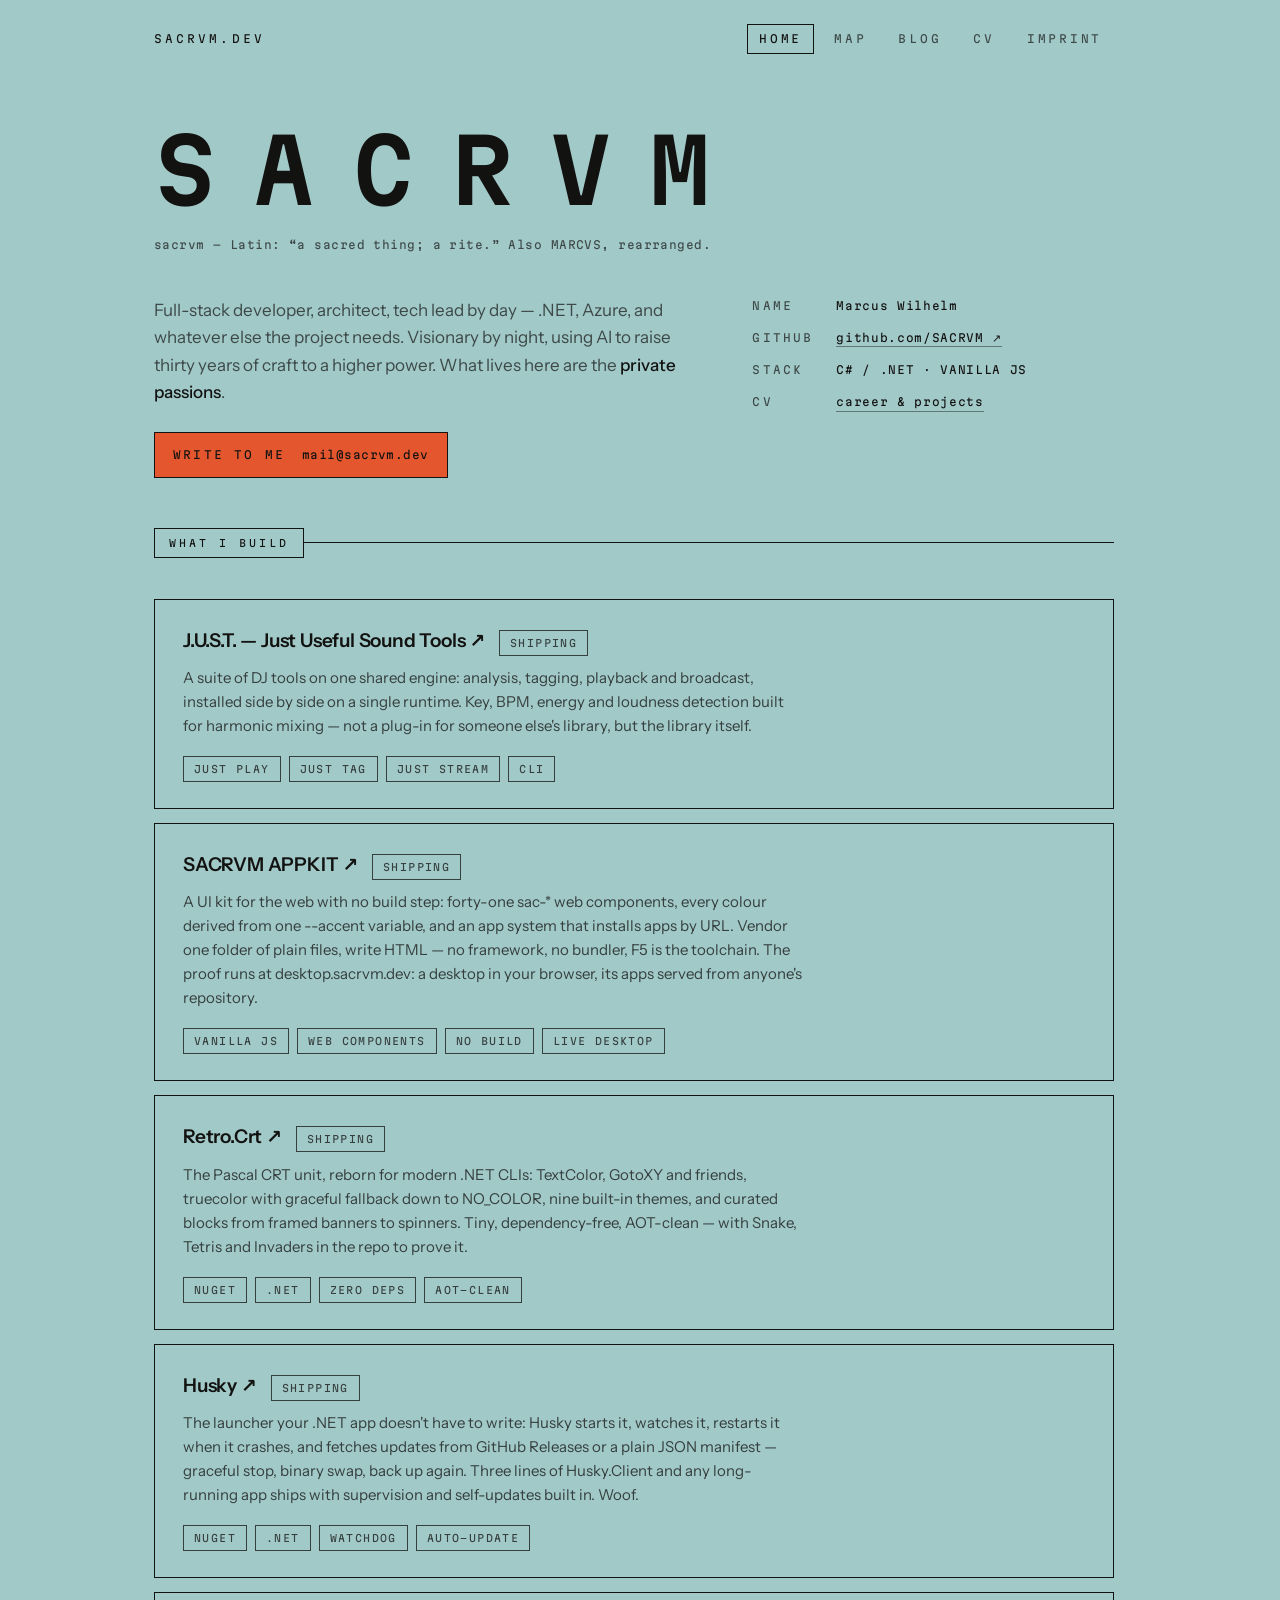
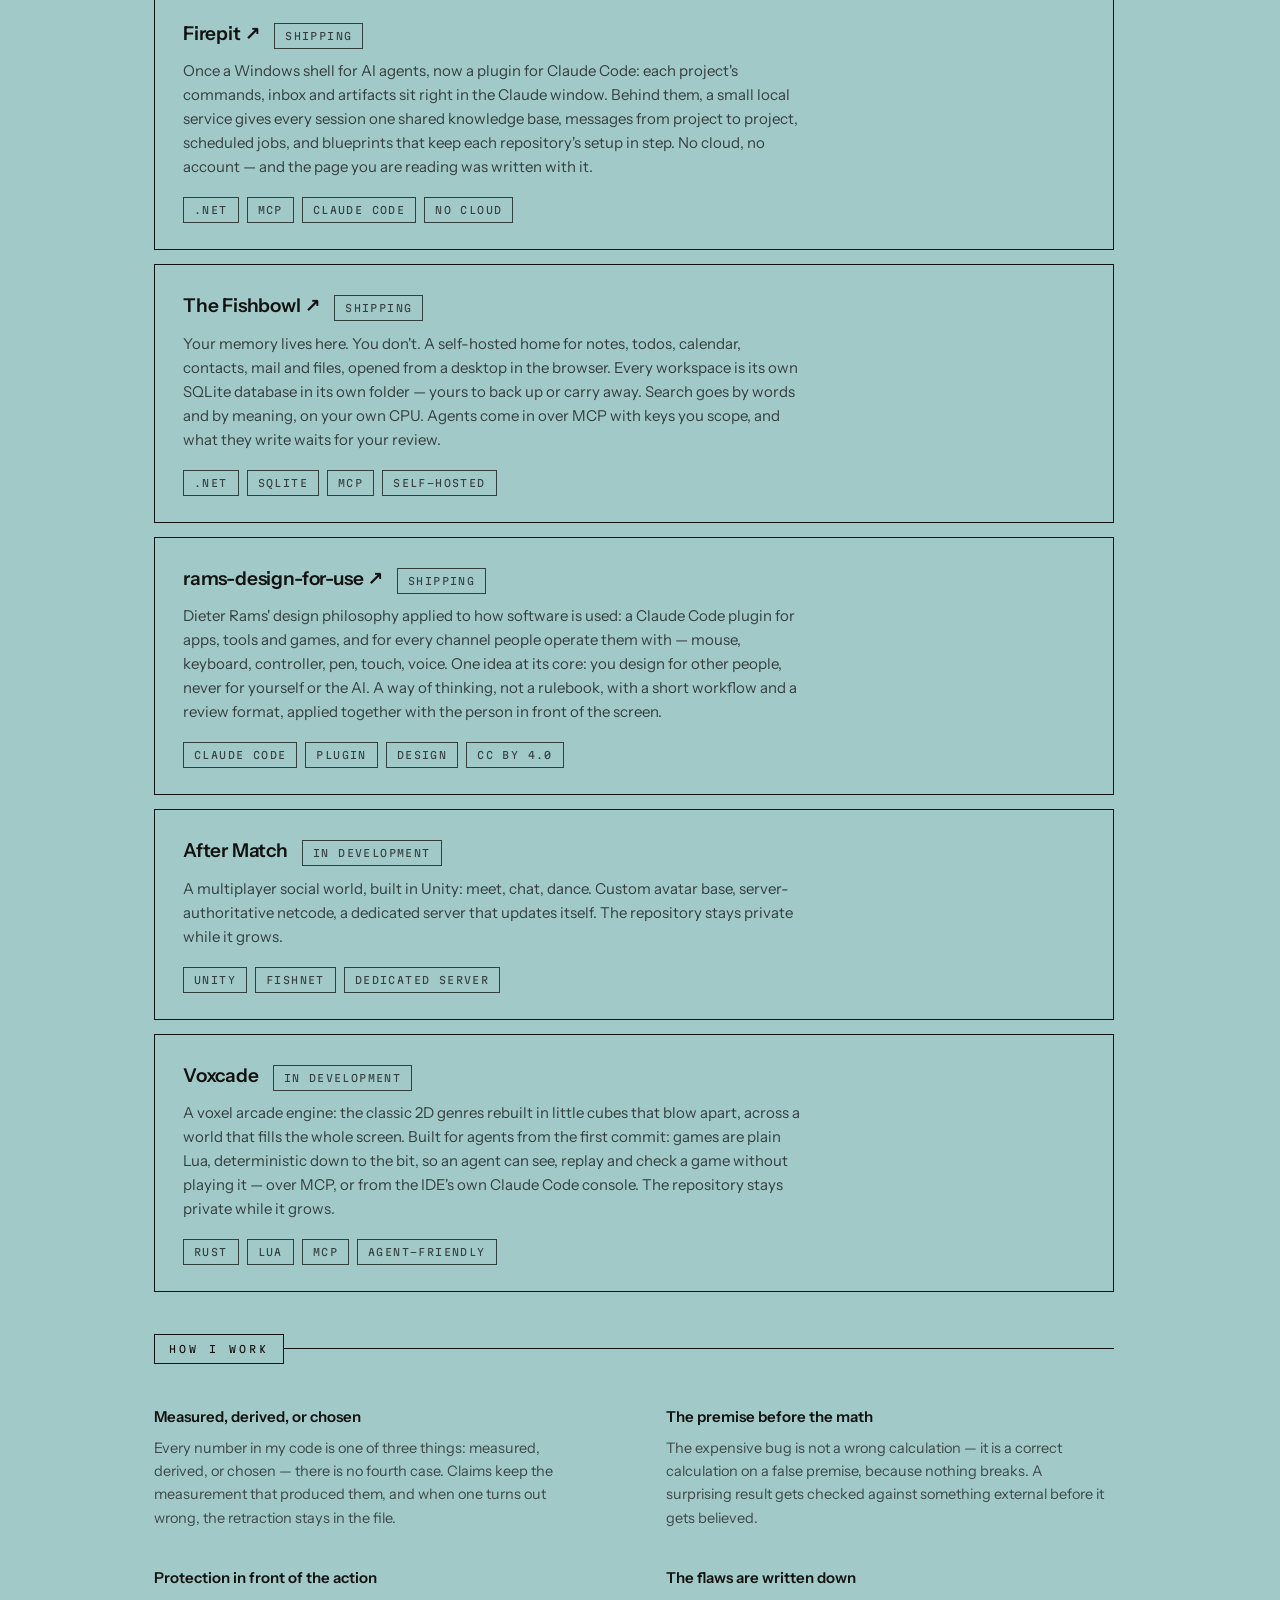
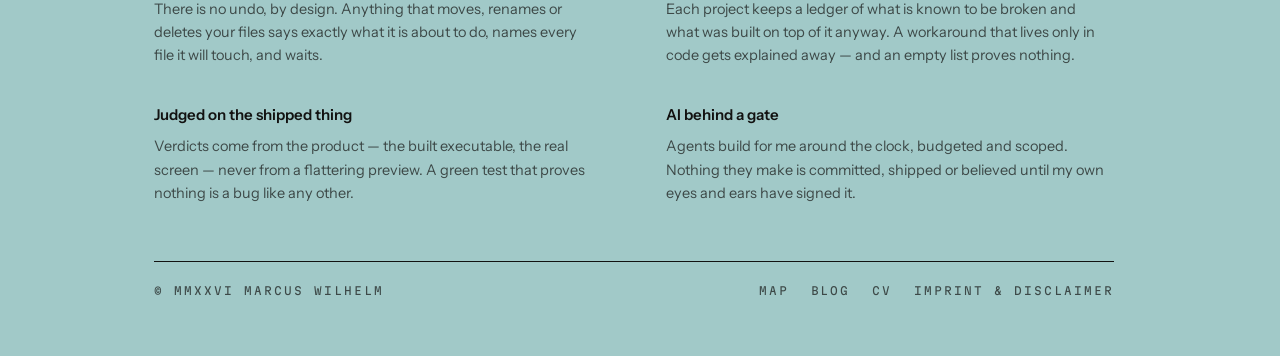
==== commit 13408e87: "Home: private cards are not buttons, outbound cards say so The two private cards looked like the lin" ====
--- a/index.html
+++ b/index.html
@@ -234,30 +234,14 @@
 
 .apps{margin-top:18px;display:flex;flex-wrap:wrap;gap:8px}
 
-/* A private project is a button, not a link: clicking opens the dialog. */
-.project-private{
-  width:100%;text-align:left;font:inherit;line-height:inherit;
-  background:none;color:inherit;cursor:pointer;
-}
-
-/* -- The dialog: one thin box, mid-page ------------------------------------- */
-
-dialog{
-  margin:auto;   /* the global reset removed the UA centering — restore it */
-  border:1px solid var(--line);background:var(--paper);color:var(--ink);
-  padding:30px 34px;max-width:400px;
-}
-dialog::backdrop{background:rgba(18,18,17,.45)}
-dialog p{font-size:15px;color:var(--ink-70)}
-dialog form{margin-top:22px}
-
-.dialog-close{
-  font-family:var(--mono);font-size:10px;letter-spacing:.2em;
-  border:1px solid var(--ink);background:none;color:var(--ink);
-  padding:8px 16px;cursor:pointer;
-  transition:background .15s ease,color .15s ease;
-}
-.dialog-close:hover{background:var(--ink);color:var(--paper)}
+/* A card that links out says so, the way the GitHub link above does. The
+   arrow is decoration for screen readers: the empty alt keeps it silent. */
+a.project .project-name::after{content:' \2197';content:' \2197' / ''}
+
+/* A private project is neither a link nor a button: there is nothing to
+   open yet, and its text says so. No hover swap, which would promise a
+   click. */
+.project-private:hover{background:none;color:inherit}
 
 /* -- Principles: two open columns, no boxes ---------------------------------- */
 
@@ -450,7 +434,7 @@
       </div>
     </a>
 
-    <button class="project project-private" id="aftermatch-card" type="button">
+    <div class="project project-private" id="aftermatch-card">
       <div class="project-head">
         <span class="project-name">After Match</span>
         <span class="chip">IN DEVELOPMENT</span>
@@ -463,9 +447,9 @@
       <div class="apps">
         <span class="chip">UNITY</span><span class="chip">FISHNET</span><span class="chip">DEDICATED SERVER</span>
       </div>
-    </button>
-
-    <button class="project project-private" id="voxcade-card" type="button">
+    </div>
+
+    <div class="project project-private" id="voxcade-card">
       <div class="project-head">
         <span class="project-name">Voxcade</span>
         <span class="chip">IN DEVELOPMENT</span>
@@ -481,18 +465,13 @@
       <div class="apps">
         <span class="chip">RUST</span><span class="chip">LUA</span><span class="chip">MCP</span><span class="chip">AGENT-FRIENDLY</span>
       </div>
-    </button>
+    </div>
 
     <!-- One card per project. Cards link out only to repositories a visitor
-         can open today; private work gets a card that says so when clicked.
+         can open today; private work gets a card that says so, and no click.
          The SHIPPING chip is for things you can download right now. -->
 
   </section>
-
-  <dialog id="private-dialog">
-    <p>Private repository &mdash; more public information coming soon.</p>
-    <form method="dialog"><button class="dialog-close">CLOSE</button></form>
-  </dialog>
 
   <section>
     <h2 class="tab">HOW I WORK</h2>
@@ -568,17 +547,6 @@
    Fixed 1ch cells, so nothing moves but the glyphs. */
 (function(){
   'use strict';
-
-  /* The private-project cards open the dialog; backdrop click closes it.
-     Wired before the reduced-motion gate: the dialog is not motion. */
-  var cards = document.querySelectorAll('.project-private');
-  var dlg = document.getElementById('private-dialog');
-  if (cards.length && dlg && dlg.showModal){
-    Array.prototype.forEach.call(cards, function(card){
-      card.addEventListener('click', function(){ dlg.showModal(); });
-    });
-    dlg.addEventListener('click', function(e){ if (e.target === dlg) dlg.close(); });
-  }
 
   if (matchMedia('(prefers-reduced-motion: reduce)').matches) return;
 
--- a/assets/site.css
+++ b/assets/site.css
@@ -106,10 +106,12 @@
 
 /* Focus is the signal. A keyboard user scanning a page full of thin ink
    boxes needs the one they are on to be the one with colour; the ink
-   outline stays, so it holds without colour vision too. */
+   outline stays, so it holds without colour vision too. !important on
+   purpose: buttons that set background:none (dialog close, the map's
+   relation links) must not silence it. */
 :focus-visible{
   outline:2px solid var(--ink);outline-offset:3px;
-  background-color:var(--signal);color:var(--ink);
+  background-color:var(--signal) !important;color:var(--ink) !important;
 }
 
 /* The one main action of a page, at most one per page: the signal again,
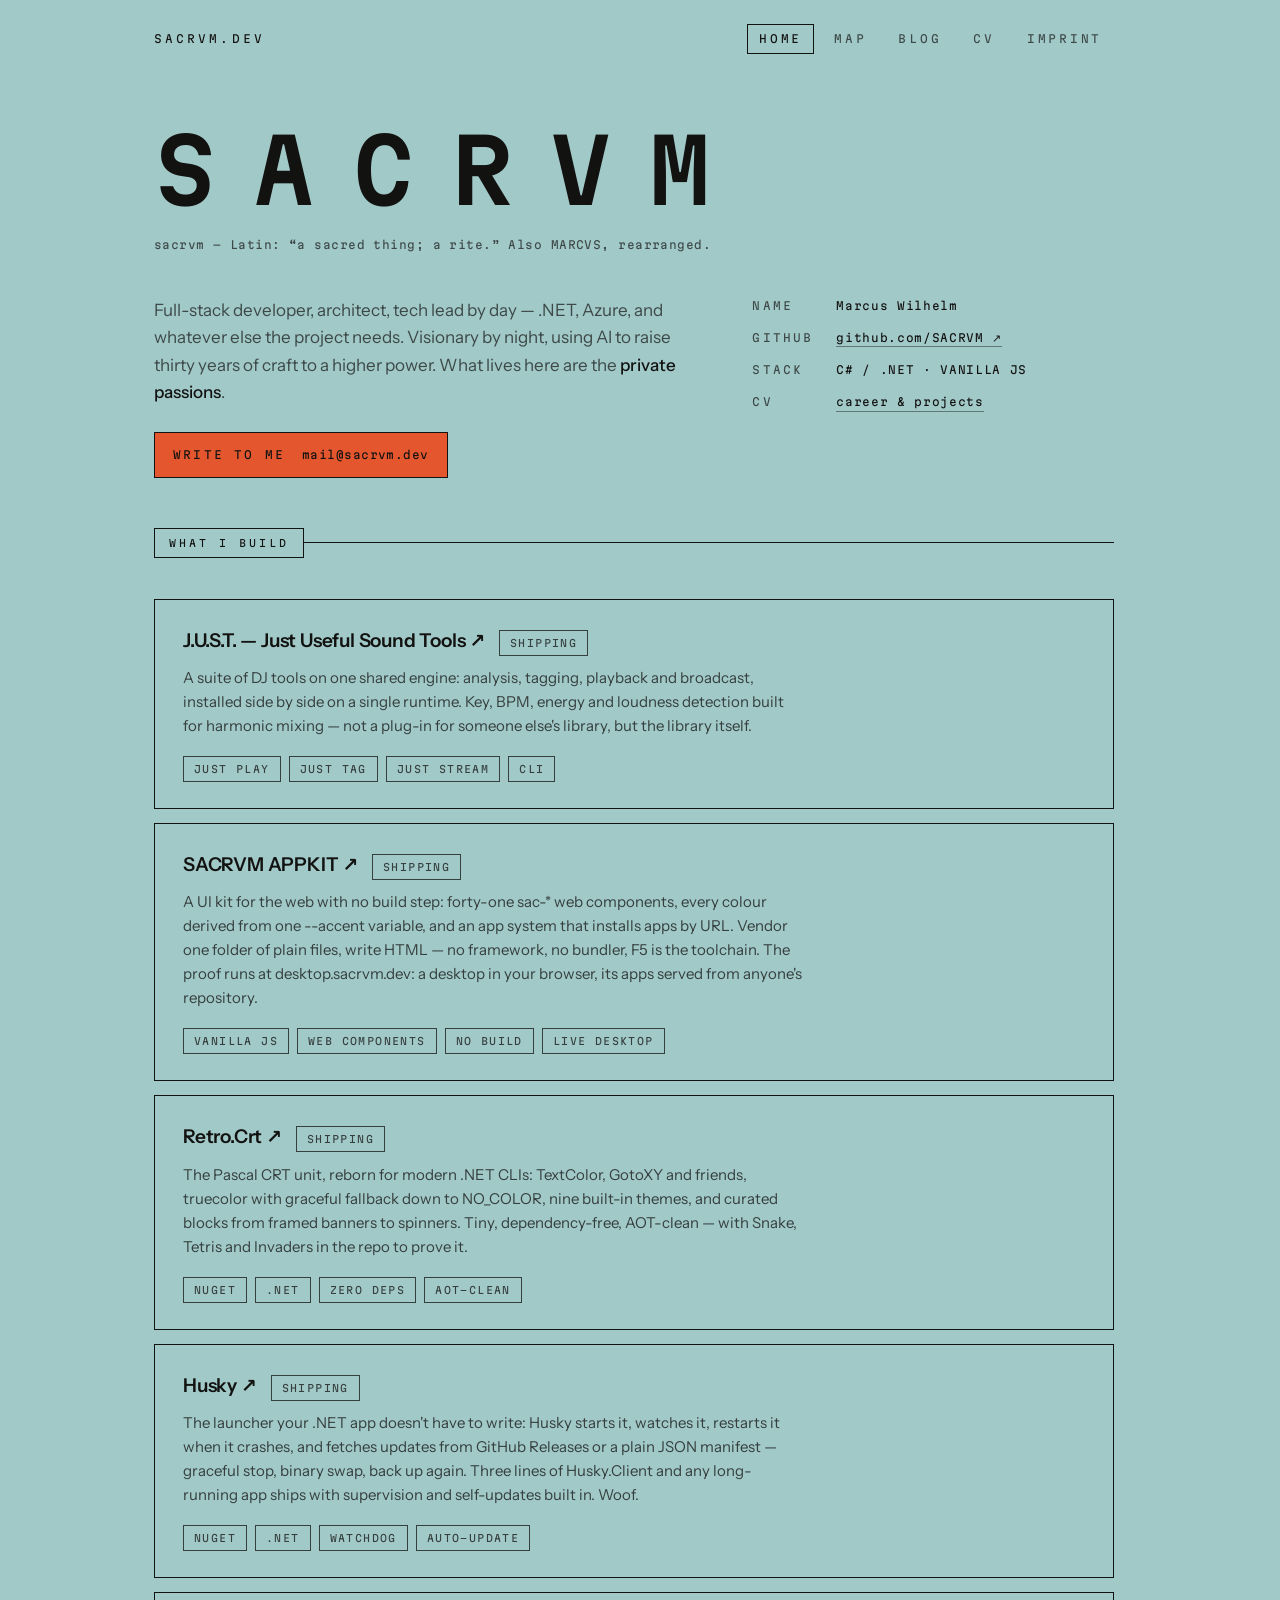
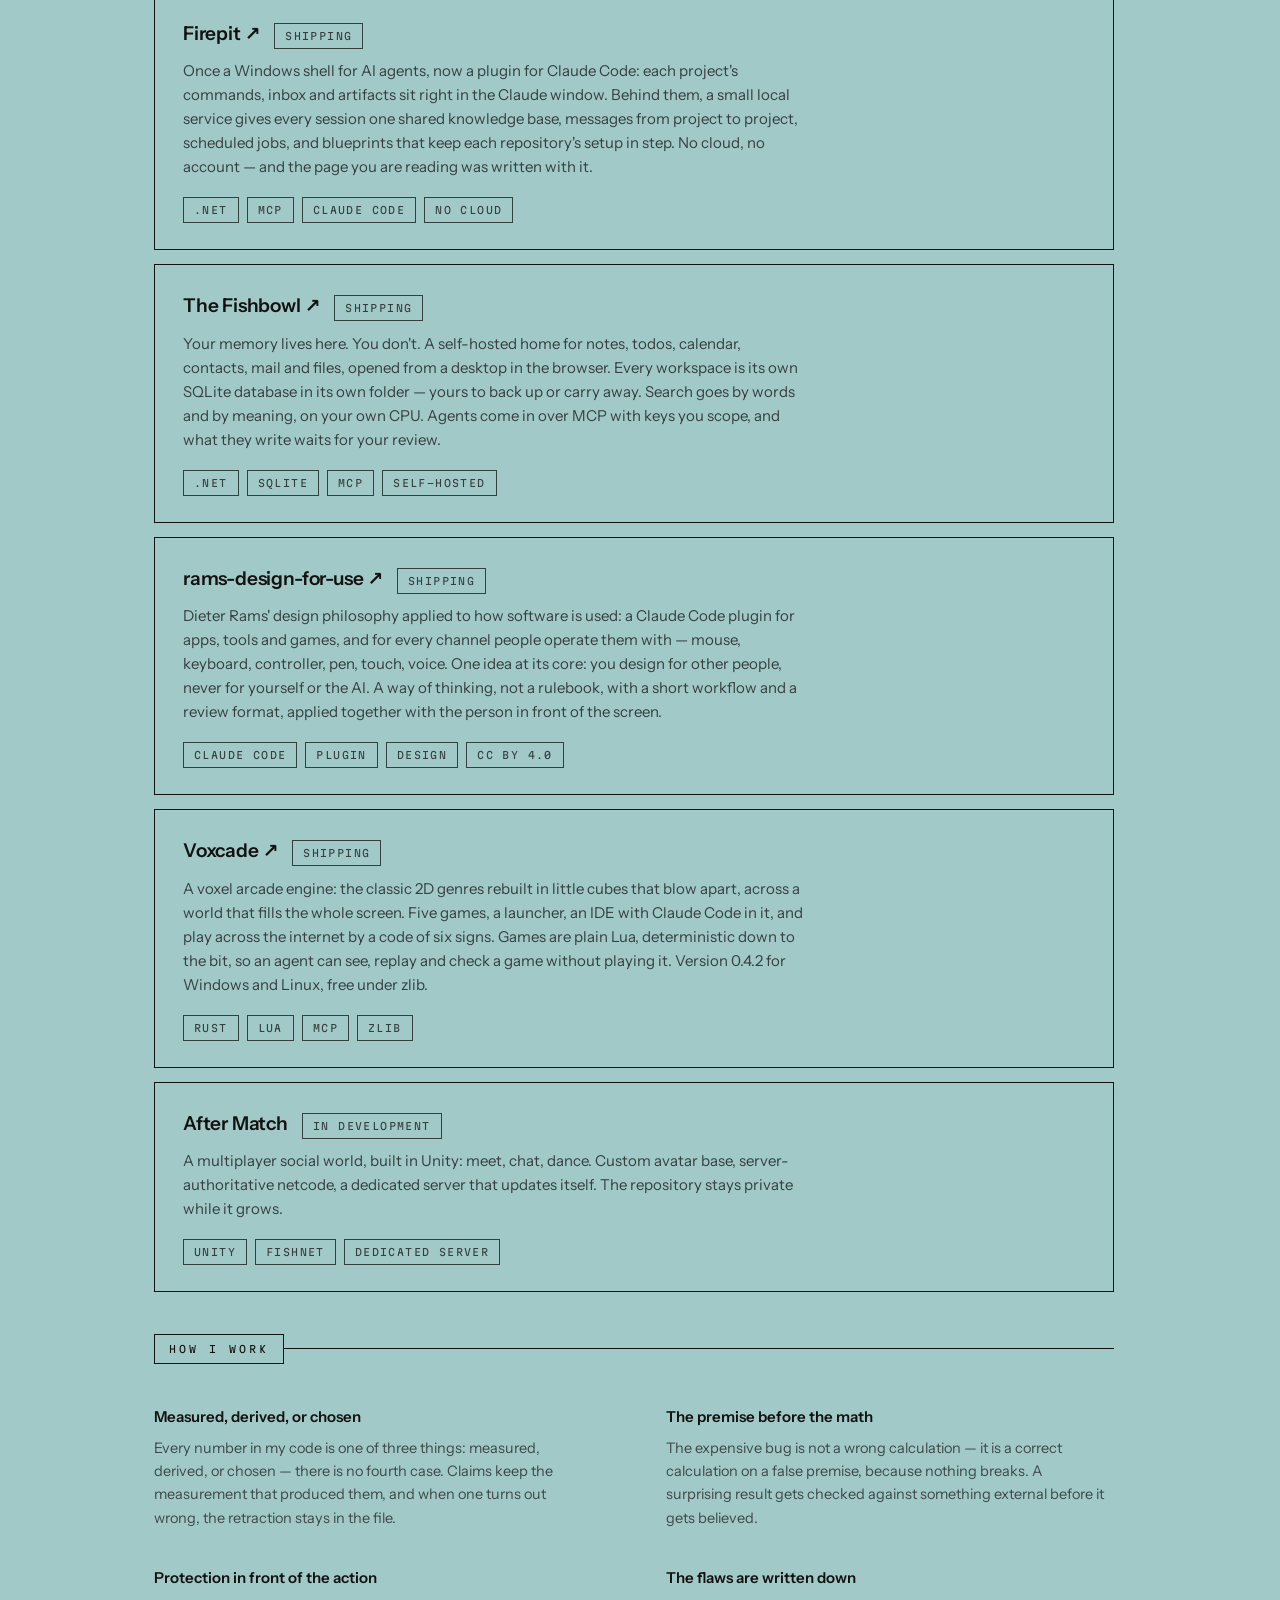
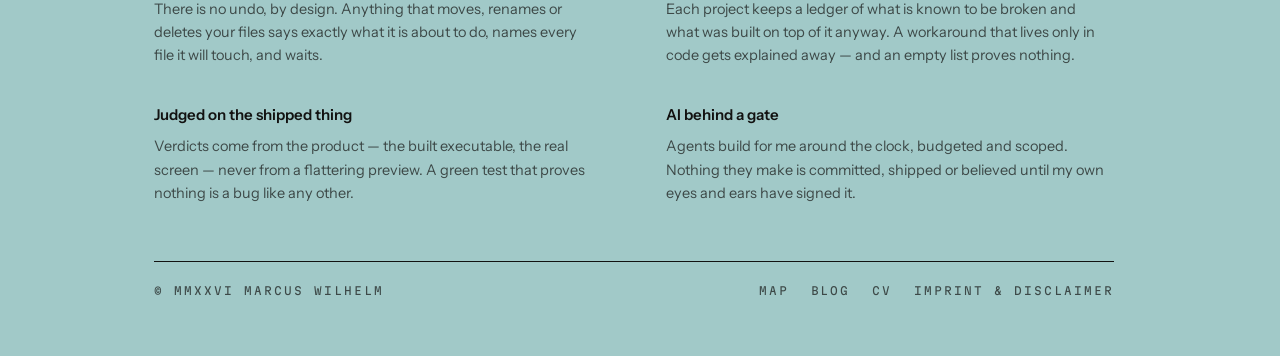
==== commit 34df7b77: "Home, llms.txt: Voxcade ships 0.4.2 is out for Windows and Linux, free under zlib, source public. Th" ====
--- a/index.html
+++ b/index.html
@@ -137,21 +137,25 @@
           "@type": "ListItem",
           "position": 8,
           "item": {
+            "@type": "SoftwareApplication",
+            "name": "Voxcade",
+            "url": "https://voxca.de/",
+            "description": "A voxel arcade engine in Rust: every classic 2D genre rebuilt in destructible voxels across a full-screen world. Five games, a launcher, an IDE with Claude Code built in, and play across the internet by a six-sign code. Games are Lua in a deterministic sandbox, so an agent can see, replay and check a game without playing it. Version 0.4.2, free under the zlib licence, source on GitHub.",
+            "applicationCategory": "GameApplication",
+            "operatingSystem": "Windows, Linux",
+            "softwareVersion": "0.4.2",
+            "license": "https://opensource.org/license/zlib",
+            "codeRepository": "https://github.com/SACRVM/voxcade",
+            "author": { "@id": "https://sacrvm.dev/#person" }
+          }
+        },
+        {
+          "@type": "ListItem",
+          "position": 9,
+          "item": {
             "@type": "VideoGame",
             "name": "After Match",
             "description": "A multiplayer social world built in Unity: custom avatar base, server-authoritative netcode, self-updating dedicated server. In development; repository currently private.",
-            "author": { "@id": "https://sacrvm.dev/#person" }
-          }
-        },
-        {
-          "@type": "ListItem",
-          "position": 9,
-          "item": {
-            "@type": "SoftwareApplication",
-            "name": "Voxcade",
-            "description": "A voxel arcade engine in Rust: classic 2D genres rebuilt in destructible voxels across a full-screen world. Built for AI agents: games are Lua in a deterministic sandbox, so an agent can see, replay and check a game without playing it, through an MCP server or the IDE's built-in Claude Code console. In development; repository currently private.",
-            "applicationCategory": "GameApplication",
-            "operatingSystem": "Linux, Windows, macOS",
             "author": { "@id": "https://sacrvm.dev/#person" }
           }
         }
@@ -221,7 +225,6 @@
   display:block;text-decoration:none;
   border:1px solid var(--line);
   padding:26px 28px;
-  transition:background .15s ease,color .15s ease;
 }
 .project:hover{background:var(--ink);color:var(--paper)}
 .project+.project{margin-top:14px}
@@ -234,9 +237,9 @@
 
 .apps{margin-top:18px;display:flex;flex-wrap:wrap;gap:8px}
 
-/* A card that links out says so, the way the GitHub link above does. The
-   arrow is decoration for screen readers: the empty alt keeps it silent. */
-a.project .project-name::after{content:' \2197';content:' \2197' / ''}
+/* A card leaves the site in a new tab: the arrow sits on the name, not
+   after the chips, and a screen reader hears that a tab will open. */
+a.project .project-name::after{content:'\00a0\2197';content:'\00a0\2197' / ', opens in a new tab'}
 
 /* A private project is neither a link nor a button: there is nothing to
    open yet, and its text says so. No hover swap, which would promise a
@@ -263,7 +266,7 @@
 
 <div class="page">
 
-  <site-nav page="home"><a href="./">SACRVM.DEV</a></site-nav>
+  <site-nav page="home"><nav class="bar"><a class="brand" href="/">SACRVM.DEV</a><div class="links"><a href="/" class="here" aria-current="page">HOME</a><a href="/map.html">MAP</a><a href="/blog/">BLOG</a><a href="/cv.html">CV</a><a href="/imprint.html">IMPRINT</a></div></nav></site-nav>
 
   <header class="hero">
     <h1 class="wm" aria-label="SACRVM — an anagram of MARCVS"><!--
@@ -294,7 +297,7 @@
       </div>
       <div class="meta-row">
         <span class="meta-key">GITHUB</span>
-        <a href="https://github.com/SACRVM">github.com/SACRVM ↗</a>
+        <a href="https://github.com/SACRVM" target="_blank" rel="noopener">github.com/SACRVM</a>
       </div>
       <div class="meta-row">
         <span class="meta-key">STACK</span>
@@ -310,7 +313,7 @@
   <section>
     <h2 class="tab">WHAT I BUILD</h2>
 
-    <a class="project" href="https://just.sacrvm.dev/">
+    <a class="project" href="https://just.sacrvm.dev/" target="_blank" rel="noopener">
       <div class="project-head">
         <span class="project-name">J.U.S.T. — Just Useful Sound Tools</span>
         <span class="chip">SHIPPING</span>
@@ -326,7 +329,7 @@
       </div>
     </a>
 
-    <a class="project" href="https://github.com/SACRVM/sacrvm-appkit">
+    <a class="project" href="https://github.com/SACRVM/sacrvm-appkit" target="_blank" rel="noopener">
       <div class="project-head">
         <span class="project-name">SACRVM APPKIT</span>
         <span class="chip">SHIPPING</span>
@@ -344,7 +347,7 @@
       </div>
     </a>
 
-    <a class="project" href="https://github.com/SACRVM/retro-crt">
+    <a class="project" href="https://github.com/SACRVM/retro-crt" target="_blank" rel="noopener">
       <div class="project-head">
         <span class="project-name">Retro.Crt</span>
         <span class="chip">SHIPPING</span>
@@ -361,7 +364,7 @@
       </div>
     </a>
 
-    <a class="project" href="https://github.com/SACRVM/husky">
+    <a class="project" href="https://github.com/SACRVM/husky" target="_blank" rel="noopener">
       <div class="project-head">
         <span class="project-name">Husky</span>
         <span class="chip">SHIPPING</span>
@@ -378,7 +381,7 @@
       </div>
     </a>
 
-    <a class="project" href="https://github.com/SACRVM/firepit-ai">
+    <a class="project" href="https://github.com/SACRVM/firepit-ai" target="_blank" rel="noopener">
       <div class="project-head">
         <span class="project-name">Firepit</span>
         <span class="chip">SHIPPING</span>
@@ -397,7 +400,7 @@
       </div>
     </a>
 
-    <a class="project" href="https://github.com/SACRVM/the-fishbowl">
+    <a class="project" href="https://github.com/SACRVM/the-fishbowl" target="_blank" rel="noopener">
       <div class="project-head">
         <span class="project-name">The Fishbowl</span>
         <span class="chip">SHIPPING</span>
@@ -415,7 +418,7 @@
       </div>
     </a>
 
-    <a class="project" href="https://github.com/SACRVM/rams-design-for-use">
+    <a class="project" href="https://github.com/SACRVM/rams-design-for-use" target="_blank" rel="noopener">
       <div class="project-head">
         <span class="project-name">rams-design-for-use</span>
         <span class="chip">SHIPPING</span>
@@ -434,6 +437,24 @@
       </div>
     </a>
 
+    <a class="project" href="https://voxca.de/" target="_blank" rel="noopener" id="voxcade-card">
+      <div class="project-head">
+        <span class="project-name">Voxcade</span>
+        <span class="chip">SHIPPING</span>
+      </div>
+      <p>
+        A voxel arcade engine: the classic 2D genres rebuilt in little cubes
+        that blow apart, across a world that fills the whole screen. Five
+        games, a launcher, an IDE with Claude Code in it, and play across the
+        internet by a code of six signs. Games are plain Lua, deterministic
+        down to the bit, so an agent can see, replay and check a game without
+        playing it. Version 0.4.2 for Windows and Linux, free under zlib.
+      </p>
+      <div class="apps">
+        <span class="chip">RUST</span><span class="chip">LUA</span><span class="chip">MCP</span><span class="chip">ZLIB</span>
+      </div>
+    </a>
+
     <div class="project project-private" id="aftermatch-card">
       <div class="project-head">
         <span class="project-name">After Match</span>
@@ -446,24 +467,6 @@
       </p>
       <div class="apps">
         <span class="chip">UNITY</span><span class="chip">FISHNET</span><span class="chip">DEDICATED SERVER</span>
-      </div>
-    </div>
-
-    <div class="project project-private" id="voxcade-card">
-      <div class="project-head">
-        <span class="project-name">Voxcade</span>
-        <span class="chip">IN DEVELOPMENT</span>
-      </div>
-      <p>
-        A voxel arcade engine: the classic 2D genres rebuilt in little cubes
-        that blow apart, across a world that fills the whole screen. Built
-        for agents from the first commit: games are plain Lua, deterministic
-        down to the bit, so an agent can see, replay and check a game
-        without playing it &mdash; over MCP, or from the IDE's own Claude
-        Code console. The repository stays private while it grows.
-      </p>
-      <div class="apps">
-        <span class="chip">RUST</span><span class="chip">LUA</span><span class="chip">MCP</span><span class="chip">AGENT-FRIENDLY</span>
       </div>
     </div>
 
--- a/assets/site.css
+++ b/assets/site.css
@@ -5,8 +5,9 @@
    spent only where it tells people something: where the keyboard is, and
    the one thing a page is for. Like the yellow equals key on Braun's ET 66,
    it is scarce on purpose. Every grey is the ink at reduced opacity, every
-   hover is the two colours swapping places. Thin 1px boxes, zero radius
-   anywhere.
+   hover is the two colours swapping places, at once: a fade would carry
+   text and ground through the same grey together (1.3:1 halfway), and the
+   box would blink. Thin 1px boxes, zero radius anywhere.
 
    Fonts are served from this host on purpose — no request ever leaves for a
    third-party server, and the legal page says so out loud.
@@ -122,10 +123,15 @@
   font-family:var(--mono);font-size:11px;letter-spacing:.2em;
   border:1px solid var(--ink);background:var(--signal);color:var(--ink);
   padding:13px 18px;text-decoration:none;
-  transition:background .15s ease,color .15s ease;
 }
 .cta .addr{letter-spacing:.04em;margin-left:.6em}
 .cta:hover{background:var(--ink);color:var(--paper)}
+
+/* A link that leaves the site opens a new tab, and says so: the arrow for
+   the eye, the words for a screen reader, because a new tab takes the Back
+   button away. Typed arrows would drift; this is the only one. */
+a[target="_blank"]::after{content:'\00a0\2197';content:'\00a0\2197' / ', opens in a new tab'}
+a.project[target="_blank"]::after{content:none}
 
 .page{max-width:var(--maxw);margin:0 auto}
 
